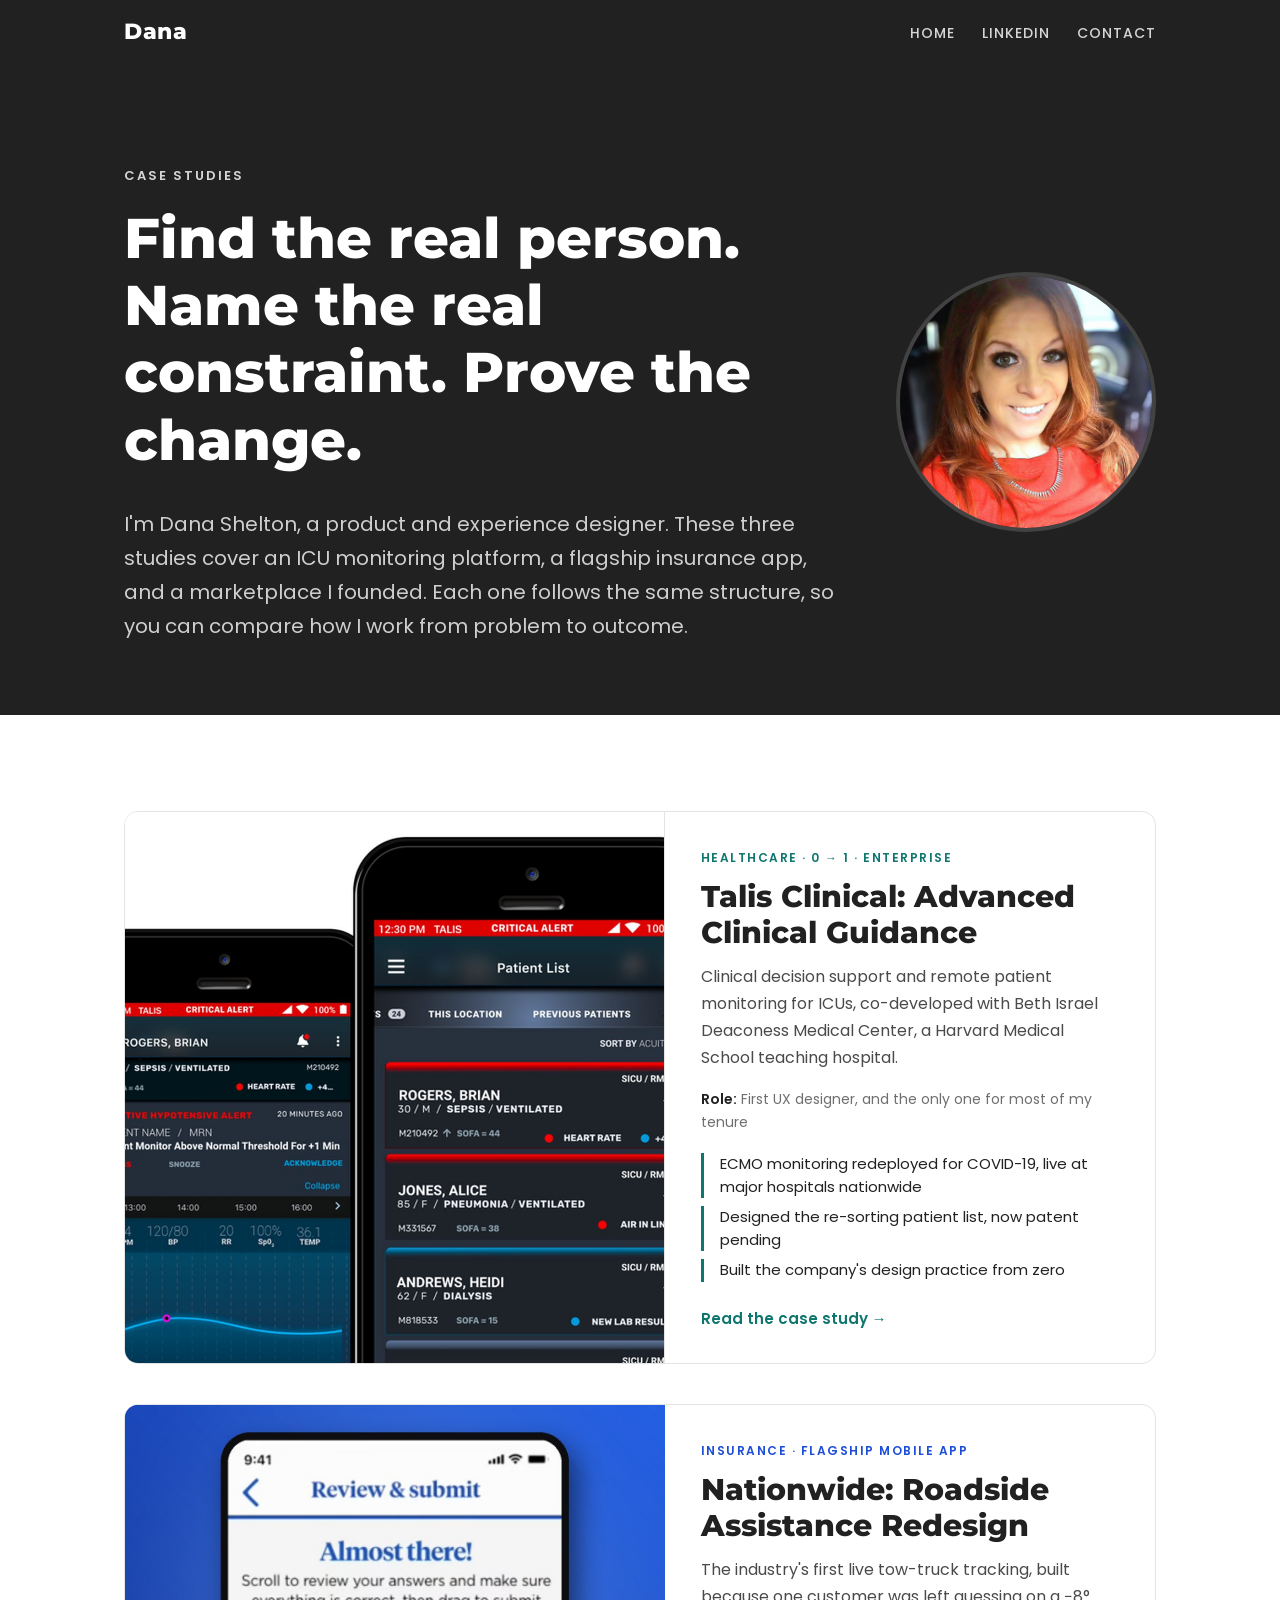
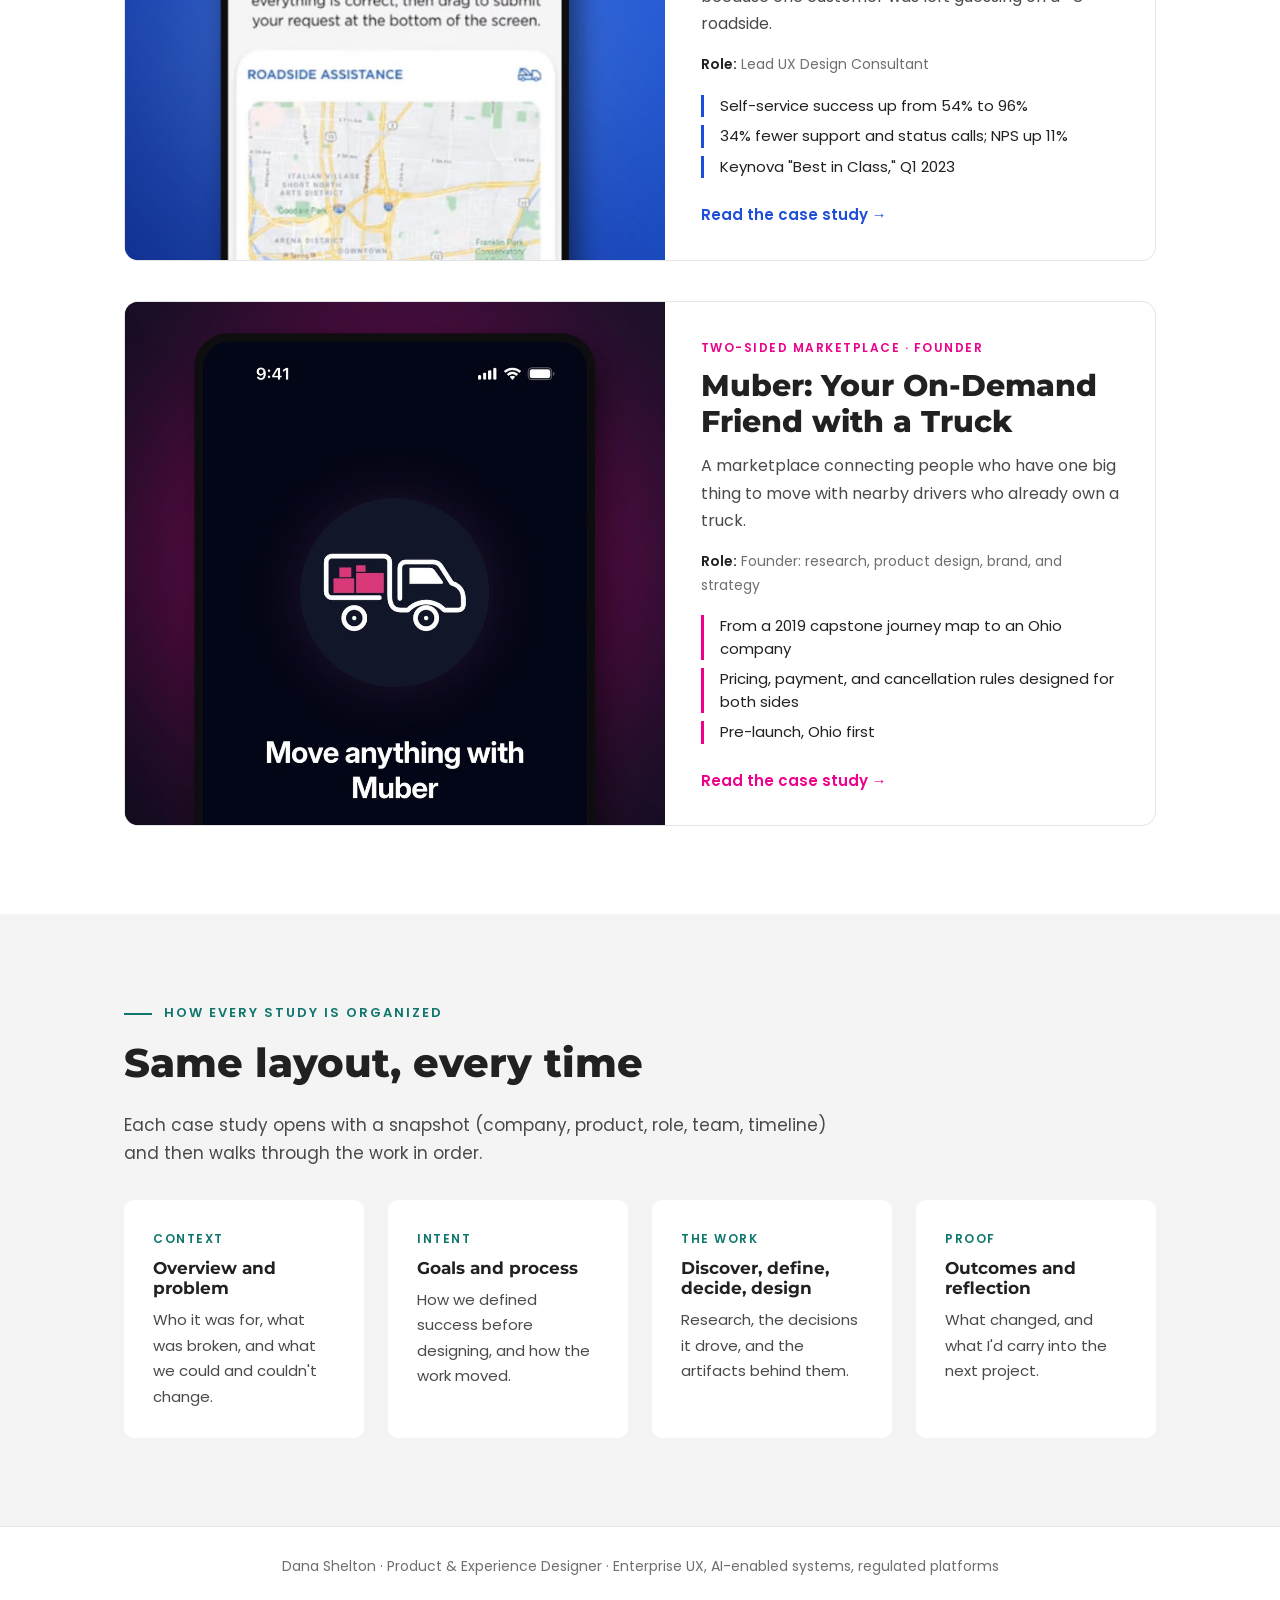
==== case-studies/index.html @ 833bbcce "Case studies landing: headshot in hero Co-Authored-By: Claude Opus 5.5 <noreply@anthropic.com> Claud" ====
<!DOCTYPE html>
<html lang="en-US">
<head>
  <meta charset="UTF-8">
  <meta name="viewport" content="width=device-width, initial-scale=1">
  <title>Case Studies | Dana Shelton</title>
  <meta name="description" content="Case studies by Dana Shelton, Product & Experience Designer: Talis Clinical ICU monitoring, Nationwide roadside assistance, and Muber, a two-sided marketplace she founded.">
  <meta property="og:title" content="Case Studies | Dana Shelton">
  <meta property="og:description" content="Three products, one way of working: find the real person, name the real constraint, and prove the change.">
  <link rel="stylesheet" href="../assets/css/case-study.css">
  <style>
    .hero-grid { display: grid; grid-template-columns: minmax(0, 1fr) 260px; gap: 56px; align-items: center; }
    .headshot { width: 260px; height: 260px; border-radius: 50%; object-fit: cover; border: 4px solid rgba(255,255,255,.15); }
    @media (max-width: 860px) {
      .hero-grid { grid-template-columns: 1fr; gap: 28px; }
      .headshot { order: -1; width: 128px; height: 128px; }
    }
    .studies { display: grid; gap: 40px; margin-top: 8px; }
    .study {
      display: grid; grid-template-columns: minmax(0, 1.1fr) minmax(0, 1fr); gap: 0;
      background: var(--paper); border: 1px solid var(--line); border-radius: 14px; overflow: hidden;
      text-decoration: none; color: inherit; transition: box-shadow .2s, transform .2s;
    }
    .study:hover { box-shadow: 0 18px 40px rgba(0,0,0,.10); transform: translateY(-2px); }
    .study:focus-visible { outline: 3px solid var(--ink); outline-offset: 4px; }
    .study .cover { display: block; background: var(--bg); overflow: hidden; }
    .study .cover img { display: block; width: 100%; height: 100%; min-height: 100%; object-fit: cover; object-position: center bottom; aspect-ratio: 8 / 5; }
    .study .body { padding: 36px 36px 32px; display: flex; flex-direction: column; }
    .study .tag { font-size: 12px; font-weight: 600; letter-spacing: 1.5px; text-transform: uppercase; color: var(--c); margin-bottom: 10px; }
    .study h2 { font-size: clamp(24px, 2.6vw, 30px); font-weight: 800; margin: 0 0 12px; }
    .study p { margin: 0 0 16px; font-size: 16px; color: var(--ink-soft); }
    .study .role { font-size: 14px; color: var(--muted); margin-bottom: 18px; }
    .study .role strong { color: var(--ink); font-weight: 600; }
    .study ul { list-style: none; padding: 0; margin: 0 0 24px; display: grid; gap: 8px; }
    .study li { font-size: 15px; color: var(--ink); padding-left: 16px; border-left: 3px solid var(--c); line-height: 1.5; }
    .study .go { margin-top: auto; font-weight: 600; color: var(--c); font-size: 15px; }
    .study .go::after { content: " →"; }
    .talis { --c: #0f766e; --bg: #ffffff; }
    .talis .cover { border-right: 1px solid var(--line); }
    @media (max-width: 860px) { .talis .cover { border-right: 0; border-bottom: 1px solid var(--line); } }
    .nationwide { --c: #1d4ed8; --bg: #1d4ed8; }
    .muber { --c: #ed018b; --bg: #0b1120; }
    .approach { display: grid; grid-template-columns: repeat(auto-fit, minmax(220px, 1fr)); gap: 24px; margin-top: 32px; }
    @media (max-width: 860px) {
      .study { grid-template-columns: 1fr; }
      .study .body { padding: 28px 24px 26px; }
    }
  </style>
</head>
<body class="cs">
  <a class="skip-link" href="#main">Skip to content</a>

  <nav class="cs-nav" aria-label="Site">
    <div class="wrap">
      <a class="brand" href="../index.html">Dana</a>
      <div class="links">
        <a href="../index.html">Home</a>
        <a href="https://www.linkedin.com/in/danasheltondesign" target="_blank" rel="noopener">LinkedIn</a>
        <a href="mailto:1danashelton@gmail.com">Contact</a>
      </div>
    </div>
  </nav>

  <main id="main">
    <header class="cs-hero">
      <div class="wrap hero-grid">
        <div>
          <span class="eyebrow" style="color:#d6d6d6">Case studies</span>
          <h1>Find the real person. Name the real constraint. Prove the change.</h1>
          <p class="lede">I'm Dana Shelton, a product and experience designer. These three studies cover an ICU monitoring platform, a flagship insurance app, and a marketplace I founded. Each one follows the same structure, so you can compare how I work from problem to outcome.</p>
        </div>
        <img class="headshot" src="../assets/img/dana-headshot.jpg" alt="Dana Shelton" width="1080" height="1080">
      </div>
    </header>

    <section class="cs-section" aria-label="Case studies">
      <div class="wrap">
        <div class="studies">

          <a class="study talis" href="talis-clinical.html">
            <span class="cover"><img src="../assets/img/covers/talis.jpg" alt="" width="1600" height="1000"></span>
            <span class="body">
              <span class="tag">Healthcare · 0 → 1 · Enterprise</span>
              <h2>Talis Clinical: Advanced Clinical Guidance</h2>
              <p>Clinical decision support and remote patient monitoring for ICUs, co-developed with Beth Israel Deaconess Medical Center, a Harvard Medical School teaching hospital.</p>
              <span class="role"><strong>Role:</strong> First UX designer, and the only one for most of my tenure</span>
              <ul>
                <li>ECMO monitoring redeployed for COVID-19, live at major hospitals nationwide</li>
                <li>Designed the re-sorting patient list, now patent pending</li>
                <li>Built the company's design practice from zero</li>
              </ul>
              <span class="go">Read the case study</span>
            </span>
          </a>

          <a class="study nationwide" href="nationwide-roadside.html">
            <span class="cover"><img src="../assets/img/covers/nationwide.jpg" alt="" width="1600" height="1000"></span>
            <span class="body">
              <span class="tag">Insurance · Flagship mobile app</span>
              <h2>Nationwide: Roadside Assistance Redesign</h2>
              <p>The industry's first live tow-truck tracking, built because one customer was left guessing on a −8° roadside.</p>
              <span class="role"><strong>Role:</strong> Lead UX Design Consultant</span>
              <ul>
                <li>Self-service success up from 54% to 96%</li>
                <li>34% fewer support and status calls; NPS up 11%</li>
                <li>Keynova "Best in Class," Q1 2023</li>
              </ul>
              <span class="go">Read the case study</span>
            </span>
          </a>

          <a class="study muber" href="muber.html">
            <span class="cover"><img src="../assets/img/covers/muber.jpg" alt="" width="1600" height="1000"></span>
            <span class="body">
              <span class="tag">Two-sided marketplace · Founder</span>
              <h2>Muber: Your On-Demand Friend with a Truck</h2>
              <p>A marketplace connecting people who have one big thing to move with nearby drivers who already own a truck.</p>
              <span class="role"><strong>Role:</strong> Founder: research, product design, brand, and strategy</span>
              <ul>
                <li>From a 2019 capstone journey map to an Ohio company</li>
                <li>Pricing, payment, and cancellation rules designed for both sides</li>
                <li>Pre-launch, Ohio first</li>
              </ul>
              <span class="go">Read the case study</span>
            </span>
          </a>

        </div>
      </div>
    </section>

    <section class="cs-section alt" aria-labelledby="how">
      <div class="wrap">
        <div class="read">
          <span class="section-label">How every study is organized</span>
          <h2 id="how">Same layout, every time</h2>
          <p>Each case study opens with a snapshot (company, product, role, team, timeline) and then walks through the work in order.</p>
        </div>
        <div class="approach">
          <div class="card"><span class="kicker">Context</span><h4>Overview and problem</h4><p>Who it was for, what was broken, and what we could and couldn't change.</p></div>
          <div class="card"><span class="kicker">Intent</span><h4>Goals and process</h4><p>How we defined success before designing, and how the work moved.</p></div>
          <div class="card"><span class="kicker">The work</span><h4>Discover, define, decide, design</h4><p>Research, the decisions it drove, and the artifacts behind them.</p></div>
          <div class="card"><span class="kicker">Proof</span><h4>Outcomes and reflection</h4><p>What changed, and what I'd carry into the next project.</p></div>
        </div>
      </div>
    </section>
  </main>

  <footer class="cs-foot">
    <div class="wrap">Dana Shelton · Product &amp; Experience Designer · Enterprise UX, AI-enabled systems, regulated platforms</div>
  </footer>
</body>
</html>
---- assets/css/case-study.css ----
/* =========================================================
   CASE STUDY TEMPLATE — shared by every case study page
   Structure (keep identical across studies):
   Hero > Snapshot > Overview > Problem > Goals & Metrics >
   Process > Discover > Define > Prioritize > Design >
   Outcomes > Reflection > Next study
   ========================================================= */

@import url('https://fonts.googleapis.com/css2?family=Montserrat:wght@500;600;700;800&family=Poppins:wght@400;500;600&display=swap');

:root {
  --ink: #212121;
  --ink-soft: #4a4a4a;
  --muted: #6f6f6f;
  --line: #e4e4e4;
  --paper: #ffffff;
  --paper-alt: #f4f4f4;
  --accent: #0f766e;          /* clinical teal — one accent per study, swap per page */
  --accent-soft: #e6f2f1;
  --flag: #b45309;
  --flag-soft: #fff7ed;
  --radius: 10px;
  --max: 1080px;
  --read: 720px;
}

* { box-sizing: border-box; }

html { scroll-behavior: smooth; }

body.cs {
  margin: 0;
  font-family: 'Poppins', sans-serif;
  font-size: 17px;
  line-height: 1.7;
  color: var(--ink-soft);
  background: var(--paper);
}

.cs h1, .cs h2, .cs h3, .cs h4 {
  font-family: 'Montserrat', sans-serif;
  color: var(--ink);
  line-height: 1.2;
  margin: 0 0 .6em;
}

.cs a { color: var(--accent); }
.cs a:focus-visible, .cs button:focus-visible { outline: 3px solid var(--accent); outline-offset: 3px; }

.skip-link {
  position: absolute; left: -999px; top: 8px;
  background: var(--ink); color: #fff; padding: 8px 14px; z-index: 100;
}
.skip-link:focus { left: 8px; }

.wrap { max-width: var(--max); margin: 0 auto; padding: 0 24px; }
.read { max-width: var(--read); }

/* ---------- Top bar ---------- */
.cs-nav {
  position: sticky; top: 0; z-index: 50;
  background: var(--ink);
}
.cs-nav .wrap {
  display: flex; align-items: center; justify-content: space-between;
  height: 64px;
}
.cs-nav .brand {
  font-family: 'Montserrat', sans-serif; font-weight: 800; font-size: 22px;
  color: #fff; text-decoration: none; letter-spacing: .5px;
}
.cs-nav .links a {
  color: #d6d6d6; text-decoration: none; font-size: 14px; font-weight: 500;
  margin-left: 22px; text-transform: uppercase; letter-spacing: 1px;
}
.cs-nav .links a:hover { color: #fff; }

/* section progress (desktop) */
.toc {
  position: fixed; left: 24px; top: 50%; transform: translateY(-50%);
  display: none; flex-direction: column; gap: 10px; z-index: 40;
}
.toc a {
  font-size: 12px; color: var(--muted); text-decoration: none;
  padding-left: 14px; border-left: 2px solid var(--line); line-height: 1.4;
}
.toc a.is-active { color: var(--ink); border-left-color: var(--accent); font-weight: 600; }
@media (min-width: 1400px) { .toc { display: flex; } }

/* ---------- Hero ---------- */
.cs-hero {
  background: var(--ink); color: #fff;
  padding: 96px 0 72px;
}
.eyebrow {
  display: inline-block; font-size: 13px; font-weight: 600;
  letter-spacing: 2px; text-transform: uppercase;
  color: var(--accent-soft); margin-bottom: 18px;
}
.cs-hero h1 { color: #fff; font-size: clamp(34px, 5vw, 56px); font-weight: 800; max-width: 900px; }
.cs-hero .lede { font-size: 20px; color: #cfcfcf; max-width: 760px; margin: 0; }

/* ---------- Snapshot strip ---------- */
.snapshot {
  border-bottom: 1px solid var(--line);
  background: var(--paper);
}
.snapshot dl {
  display: grid; grid-template-columns: repeat(auto-fit, minmax(180px, 1fr));
  gap: 28px; margin: 0; padding: 40px 0;
}
.snapshot dt {
  font-size: 12px; font-weight: 600; text-transform: uppercase;
  letter-spacing: 1.5px; color: var(--muted); margin-bottom: 6px;
}
.snapshot dd { margin: 0; color: var(--ink); font-weight: 500; font-size: 15px; line-height: 1.5; }

/* ---------- Sections ---------- */
.cs-section { padding: 88px 0; }
.cs-section.alt { background: var(--paper-alt); }
.section-label {
  display: flex; align-items: center; gap: 12px;
  font-size: 13px; font-weight: 600; text-transform: uppercase;
  letter-spacing: 2px; color: var(--accent); margin-bottom: 14px;
}
.section-label::before { content: ""; width: 28px; height: 2px; background: var(--accent); }
.cs-section h2 { font-size: clamp(28px, 3.4vw, 40px); font-weight: 800; }
.cs-section h3 { font-size: 21px; font-weight: 700; margin-top: 1.6em; }
.cs-section p { margin: 0 0 1.1em; }

.pull {
  font-family: 'Montserrat', sans-serif; font-size: clamp(22px, 2.6vw, 30px);
  font-weight: 700; color: var(--ink); line-height: 1.35;
  border-left: 4px solid var(--accent); padding: 4px 0 4px 24px; margin: 40px 0;
}

/* ---------- Cards / grids ---------- */
.grid { display: grid; gap: 24px; margin-top: 32px; }
.grid-2 { grid-template-columns: repeat(auto-fit, minmax(300px, 1fr)); }
.grid-3 { grid-template-columns: repeat(auto-fit, minmax(240px, 1fr)); }
.grid-4 { grid-template-columns: repeat(auto-fit, minmax(200px, 1fr)); }

.card {
  background: var(--paper); border: 1px solid var(--line);
  border-radius: var(--radius); padding: 28px;
}
.alt .card { border-color: transparent; }
.card h4 { font-size: 17px; margin-bottom: .5em; }
.card p { font-size: 15px; margin: 0; }
.card .kicker {
  font-size: 12px; font-weight: 600; text-transform: uppercase; letter-spacing: 1.5px;
  color: var(--accent); display: block; margin-bottom: 8px;
}

/* ---------- Metric tiles ---------- */
.metric { border-top: 3px solid var(--accent); }
.metric .num {
  font-family: 'Montserrat', sans-serif; font-size: 40px; font-weight: 800;
  color: var(--ink); line-height: 1; display: block; margin-bottom: 10px;
}
.metric .num small { font-size: 18px; font-weight: 600; color: var(--muted); }

/* ---------- Process timeline ---------- */
.process {
  list-style: none; padding: 0; margin: 40px 0 0;
  display: grid; grid-template-columns: repeat(auto-fit, minmax(170px, 1fr)); gap: 0;
  counter-reset: step;
}
.process li {
  position: relative; padding: 52px 20px 0 0; counter-increment: step;
}
.process li::before {
  content: counter(step, decimal-leading-zero);
  position: absolute; top: 0; left: 0;
  width: 38px; height: 38px; border-radius: 50%;
  background: var(--ink); color: #fff; font-size: 13px; font-weight: 600;
  display: grid; place-items: center; font-family: 'Montserrat', sans-serif;
}
.process li::after {
  content: ""; position: absolute; top: 19px; left: 44px; right: 6px;
  height: 2px; background: var(--line);
}
.process li:last-child::after { display: none; }
.process strong { display: block; color: var(--ink); font-family: 'Montserrat', sans-serif; margin-bottom: 4px; }
.process span { font-size: 14px; display: block; }
@media (max-width: 760px) {
  .process { grid-template-columns: 1fr; gap: 28px; }
  .process li { padding: 0 0 0 56px; }
  .process li::after { display: none; }
}

/* ---------- Problem → solution table ---------- */
.ps { margin-top: 32px; display: grid; gap: 16px; }
.ps-row {
  display: grid; grid-template-columns: 1fr 1fr; gap: 0;
  border: 1px solid var(--line); border-radius: var(--radius); overflow: hidden; background: var(--paper);
}
.ps-row > div { padding: 24px 26px; }
.ps-row .p { border-right: 1px solid var(--line); }
.ps-row .s { background: var(--accent-soft); }
.ps-row h4 { font-size: 16px; margin-bottom: .4em; }
.ps-row p { font-size: 15px; margin: 0; }
.ps-row .tag {
  font-size: 11px; font-weight: 600; text-transform: uppercase; letter-spacing: 1.5px;
  display: block; margin-bottom: 6px; color: var(--muted);
}
.ps-row .s .tag { color: var(--accent); }
@media (max-width: 760px) {
  .ps-row { grid-template-columns: 1fr; }
  .ps-row .p { border-right: 0; border-bottom: 1px solid var(--line); }
}

/* ---------- RICE table ---------- */
.table-wrap { overflow-x: auto; margin-top: 28px; -webkit-overflow-scrolling: touch; }
table.rice { width: 100%; border-collapse: collapse; font-size: 15px; min-width: 560px; background: var(--paper); }
table.rice th, table.rice td { padding: 14px 16px; text-align: left; border-bottom: 1px solid var(--line); }
table.rice th { font-size: 12px; text-transform: uppercase; letter-spacing: 1.5px; color: var(--muted); font-weight: 600; }
table.rice td:first-child { color: var(--ink); font-weight: 500; }

/* ---------- Personas ---------- */
.persona .role-tag {
  display: inline-block; font-size: 12px; font-weight: 600; padding: 4px 10px;
  border-radius: 99px; background: var(--ink); color: #fff; margin-bottom: 14px;
}
.persona ul { padding-left: 18px; margin: 12px 0 0; font-size: 15px; }
.persona li { margin-bottom: 6px; }

/* ---------- Figures ---------- */
figure.shot { margin: 40px 0; }
figure.shot img { display: block; width: 100%; height: auto; border-radius: var(--radius); border: 1px solid var(--line); }
.cs img { max-width: 100%; height: auto; }

/* ---------- Tap to enlarge ---------- */
.zoomable { position: relative; display: block; width: 100%; padding: 0; border: 0; background: none; cursor: zoom-in; }
.zoomable::after {
  content: "Tap to enlarge"; position: absolute; right: 10px; bottom: 10px;
  background: rgba(33,33,33,.85); color: #fff; font-size: 12px; font-weight: 600;
  padding: 5px 10px; border-radius: 99px; pointer-events: none;
}
@media (hover: hover) { .zoomable::after { content: "Click to enlarge"; opacity: 0; transition: opacity .2s; } .zoomable:hover::after, .zoomable:focus-visible::after { opacity: 1; } }
dialog.lightbox {
  width: 100vw; height: 100dvh; max-width: none; max-height: none; margin: 0; padding: 0;
  border: 0; background: rgba(15,15,15,.97); color: #fff;
}
dialog.lightbox::backdrop { background: rgba(0,0,0,.8); }
.lightbox-scroll { width: 100%; height: 100%; overflow: auto; -webkit-overflow-scrolling: touch; display: grid; place-items: center; padding: 56px 12px 24px; touch-action: pan-x pan-y pinch-zoom; }
.lightbox-scroll img { max-width: 100%; max-height: calc(100dvh - 90px); width: auto; height: auto; border-radius: 6px; cursor: zoom-in; }
.lightbox-scroll.is-full { place-items: start; }
.lightbox-scroll.is-full img { max-width: none; max-height: none; cursor: zoom-out; }
.lightbox-close {
  position: fixed; top: 10px; right: 10px; z-index: 2; width: 44px; height: 44px; border-radius: 50%;
  border: 0; background: #fff; color: #212121; font-size: 24px; line-height: 1; cursor: pointer;
}
.lightbox-cap { position: fixed; left: 16px; top: 18px; right: 70px; font-size: 13px; color: #cfcfcf; margin: 0; }
figure.shot figcaption { font-size: 14px; color: var(--muted); margin-top: 12px; }

/* Image slot — swap for a real <img> before publishing */
.slot {
  aspect-ratio: 16 / 9; border: 2px dashed #c9c9c9; border-radius: var(--radius);
  display: grid; place-items: center; text-align: center; padding: 24px;
  color: var(--muted); font-size: 14px; background: repeating-linear-gradient(
    45deg, transparent, transparent 12px, rgba(0,0,0,.02) 12px, rgba(0,0,0,.02) 24px);
}
.slot strong { display: block; color: var(--ink); font-family: 'Montserrat', sans-serif; margin-bottom: 4px; }

/* Content that needs Dana's confirmation — remove class when verified */
.verify {
  background: var(--flag-soft); border-left: 4px solid var(--flag);
  padding: 14px 18px; border-radius: 6px; font-size: 14px; color: #7c2d12; margin: 20px 0;
}
.verify::before { content: "Confirm before publishing: "; font-weight: 600; }

/* ---------- Next study ---------- */
.next {
  background: var(--ink); color: #fff; padding: 72px 0;
}
.next .wrap { display: flex; flex-wrap: wrap; gap: 24px; justify-content: space-between; align-items: center; }
.next h2 { color: #fff; font-size: 32px; margin: 0; }
.next .eyebrow { margin-bottom: 8px; }
.btn {
  display: inline-block; border: 2px solid #fff; color: #fff !important;
  padding: 12px 24px; font-weight: 600; font-size: 14px; text-transform: uppercase;
  letter-spacing: 1px; text-decoration: none; transition: background .2s, color .2s;
}
.btn:hover { background: #fff; color: var(--ink) !important; }

.cs-foot { padding: 28px 0; font-size: 14px; color: var(--muted); text-align: center; border-top: 1px solid var(--line); }

/* reveal on scroll */
.reveal { opacity: 0; transform: translateY(18px); transition: opacity .6s ease, transform .6s ease; }
.reveal.in { opacity: 1; transform: none; }
@media (prefers-reduced-motion: reduce) {
  html { scroll-behavior: auto; }
  .reveal { opacity: 1; transform: none; transition: none; }
}

@media print {
  .cs-nav, .toc, .next { display: none; }
  .reveal { opacity: 1; transform: none; }
  .verify, .slot { display: none; }
}

/* ---------- Research quotes ---------- */
blockquote.card.quote { margin: 0; border-left: 4px solid var(--accent); }
blockquote.quote p { font-family: 'Montserrat', sans-serif; font-weight: 600; color: var(--ink); font-size: 17px; line-height: 1.45; margin: 0 0 14px; }
blockquote.quote cite { font-style: normal; font-size: 13px; color: var(--muted); text-transform: uppercase; letter-spacing: 1px; }

/* ---------- RICE extras ---------- */
table.rice caption { caption-side: bottom; text-align: left; font-size: 13px; color: var(--muted); padding-top: 12px; }
table.rice td:not(:first-child), table.rice th:not(:first-child) { text-align: right; }
.score { display: inline-block; min-width: 52px; text-align: center; padding: 3px 10px; border-radius: 99px; font-weight: 600; font-size: 14px; }
.s5 { background: #0f766e; color: #fff; }
.s4 { background: #5eada6; color: #0b2f2c; }
.s3 { background: #cfe7e4; color: #0b2f2c; }
.s2 { background: #ececec; color: #333; }
.s1 { background: #f6f6f6; color: #6f6f6f; }

/* ---------- UI pair ---------- */
.ui-pair { display: grid; grid-template-columns: 1fr 240px; gap: 32px; align-items: start; margin: 40px 0; }
.ui-pair .phone img { border-radius: 22px; border: 6px solid #111; }
@media (max-width: 760px) { .ui-pair { grid-template-columns: 1fr; } .ui-pair .phone { max-width: 260px; margin: 0 auto !important; } }

/* ---------- Badge ---------- */
.badge { display: inline-block; vertical-align: middle; margin-left: 6px; padding: 2px 9px; border-radius: 99px;
  background: var(--ink); color: #fff; font-family: 'Poppins', sans-serif; font-size: 11px; font-weight: 600;
  letter-spacing: .5px; text-transform: uppercase; white-space: nowrap; }

/* ---------- Phone screen gallery ---------- */
.phones { display: grid; grid-template-columns: repeat(3, minmax(0, 1fr)); gap: 24px; align-items: start; margin: 24px 0 40px; }
.phones figure.shot img { border-radius: 18px; border: 5px solid #111; }
@media (max-width: 760px) {
  .phones { grid-template-columns: none; grid-auto-flow: column; grid-auto-columns: 72%; overflow-x: auto; scroll-snap-type: x mandatory; padding-bottom: 8px; -webkit-overflow-scrolling: touch; }
  .phones figure { scroll-snap-align: start; }
}
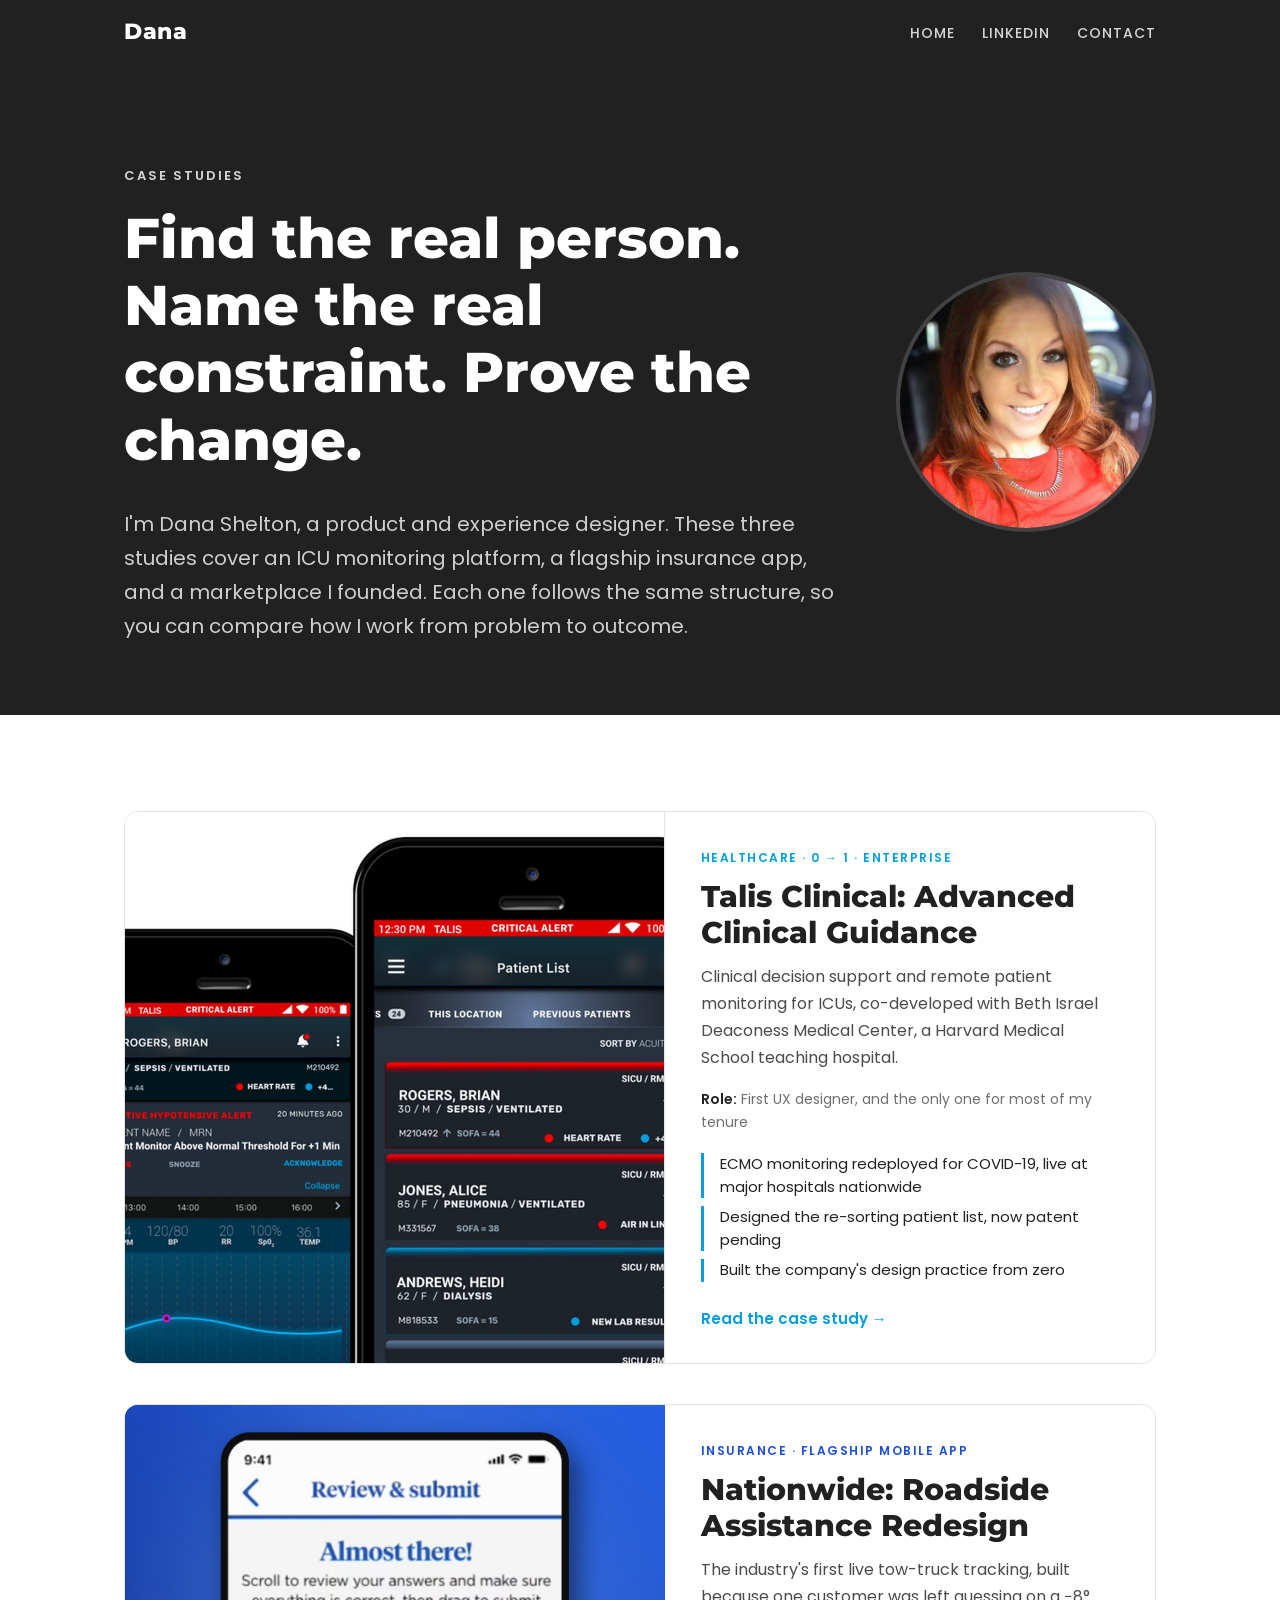
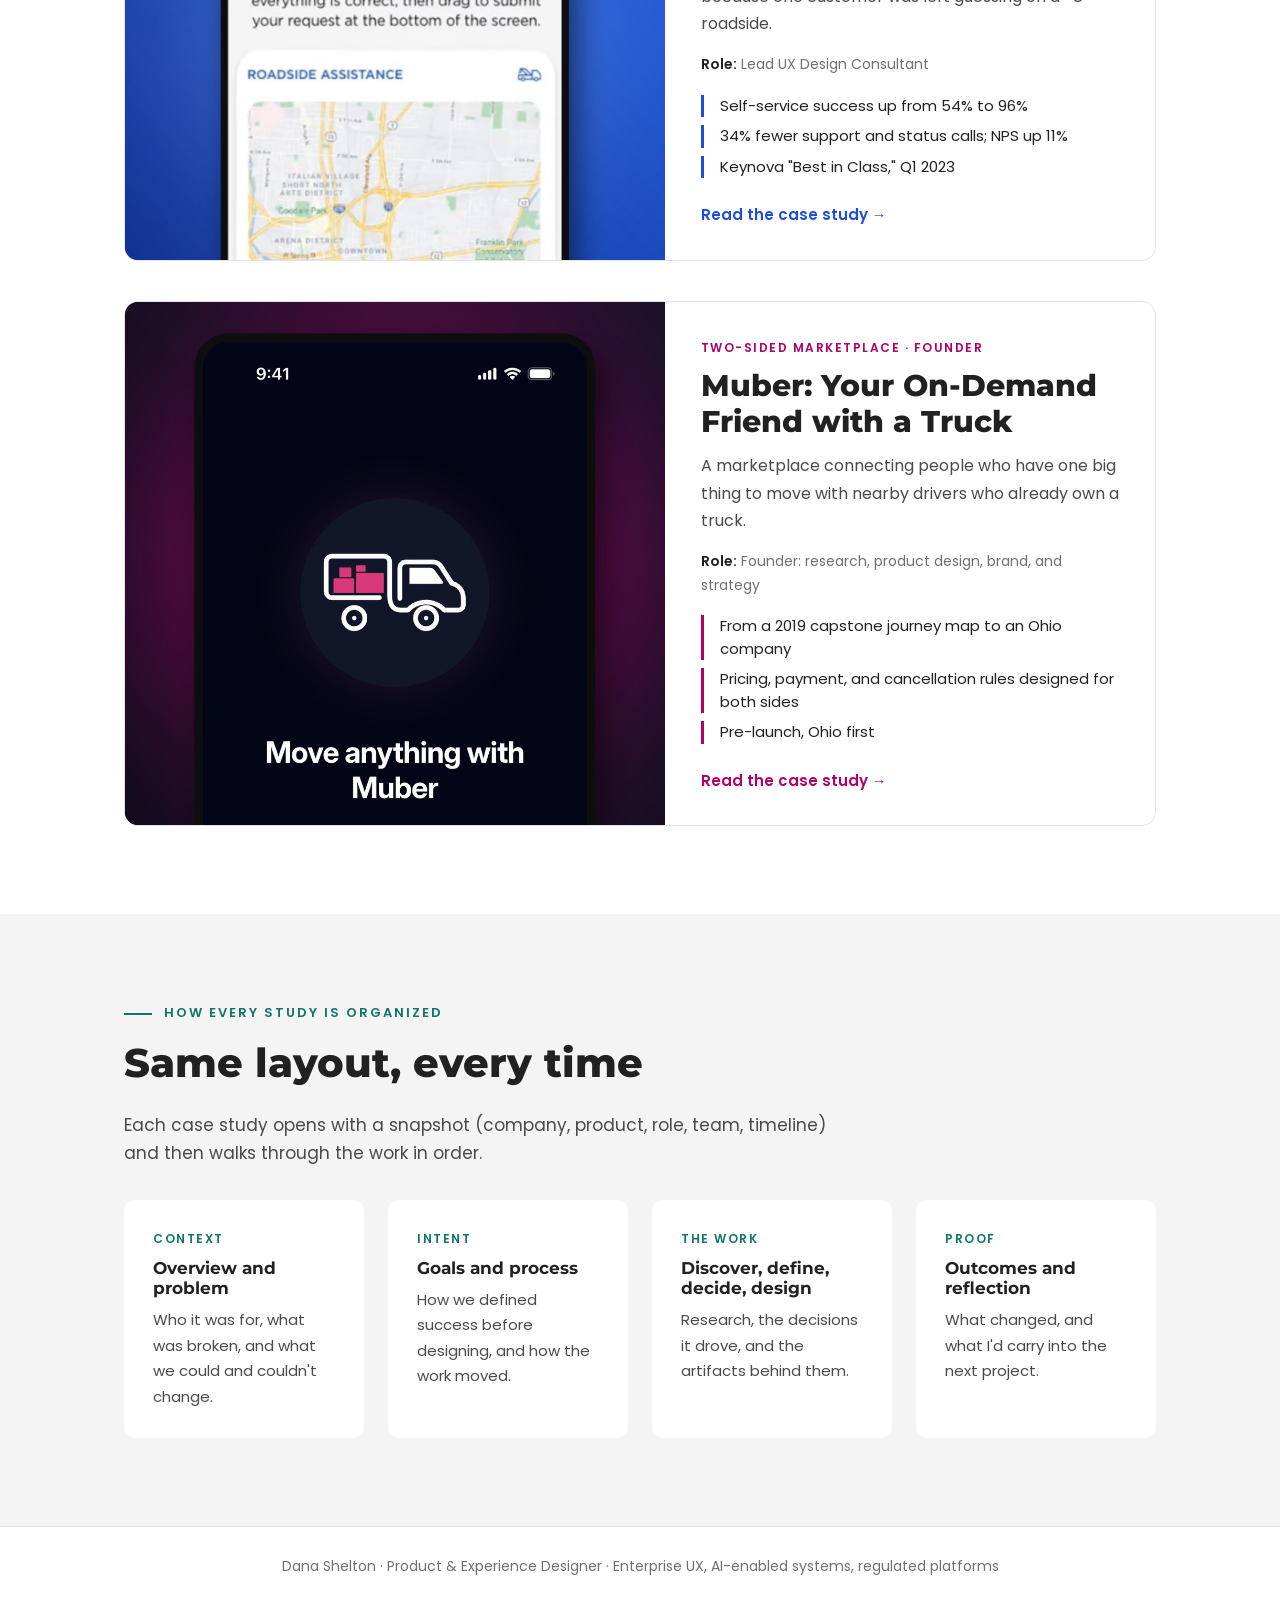
==== commit 00e8e901: "Talis accent to logo blue #009edf; restore Muber accent Co-Authored-By: Claude Opus 5.5 <noreply@ant" ====
--- a/case-studies/index.html
+++ b/case-studies/index.html
@@ -35,11 +35,11 @@
     .study li { font-size: 15px; color: var(--ink); padding-left: 16px; border-left: 3px solid var(--c); line-height: 1.5; }
     .study .go { margin-top: auto; font-weight: 600; color: var(--c); font-size: 15px; }
     .study .go::after { content: " →"; }
-    .talis { --c: #0f766e; --bg: #ffffff; }
+    .talis { --c: #009edf; --bg: #ffffff; }
     .talis .cover { border-right: 1px solid var(--line); }
     @media (max-width: 860px) { .talis .cover { border-right: 0; border-bottom: 1px solid var(--line); } }
     .nationwide { --c: #1d4ed8; --bg: #1d4ed8; }
-    .muber { --c: #ed018b; --bg: #0b1120; }
+    .muber { --c: #b0006a; --bg: #0b1120; }
     .approach { display: grid; grid-template-columns: repeat(auto-fit, minmax(220px, 1fr)); gap: 24px; margin-top: 32px; }
     @media (max-width: 860px) {
       .study { grid-template-columns: 1fr; }
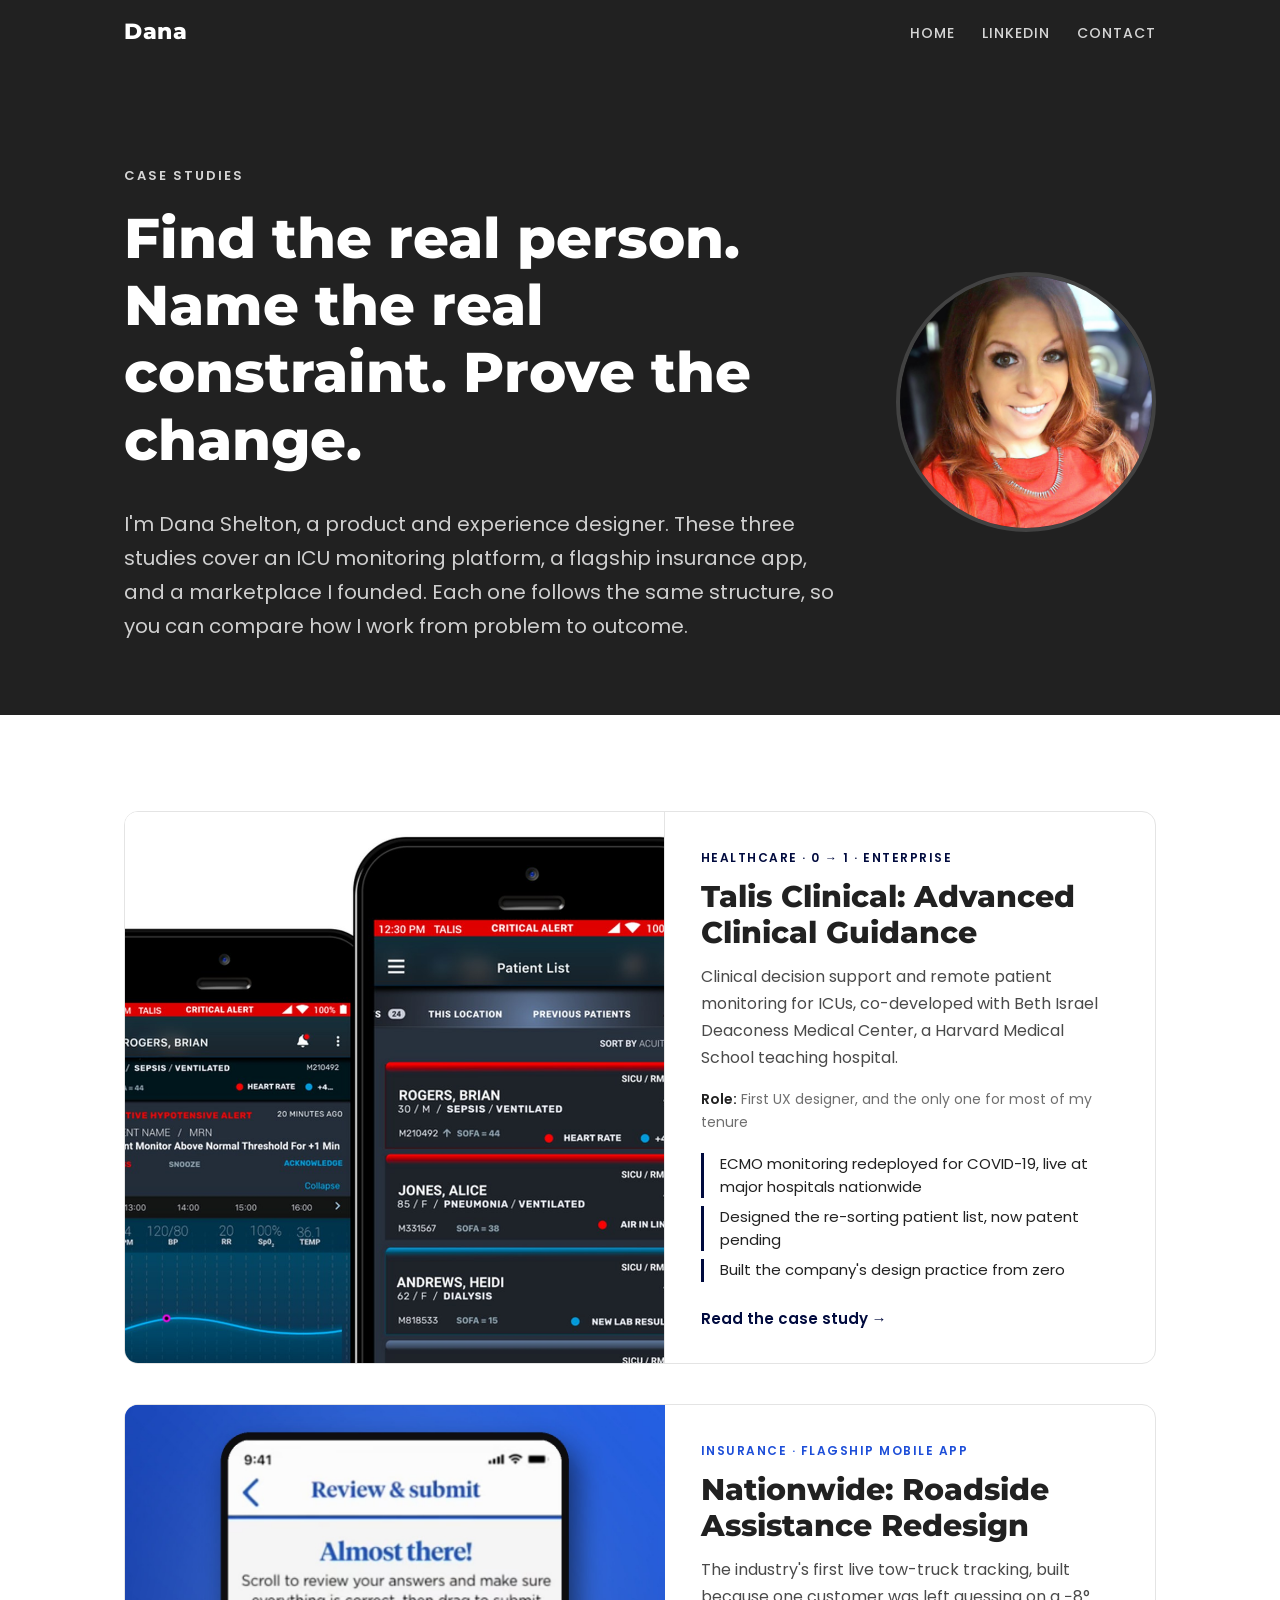
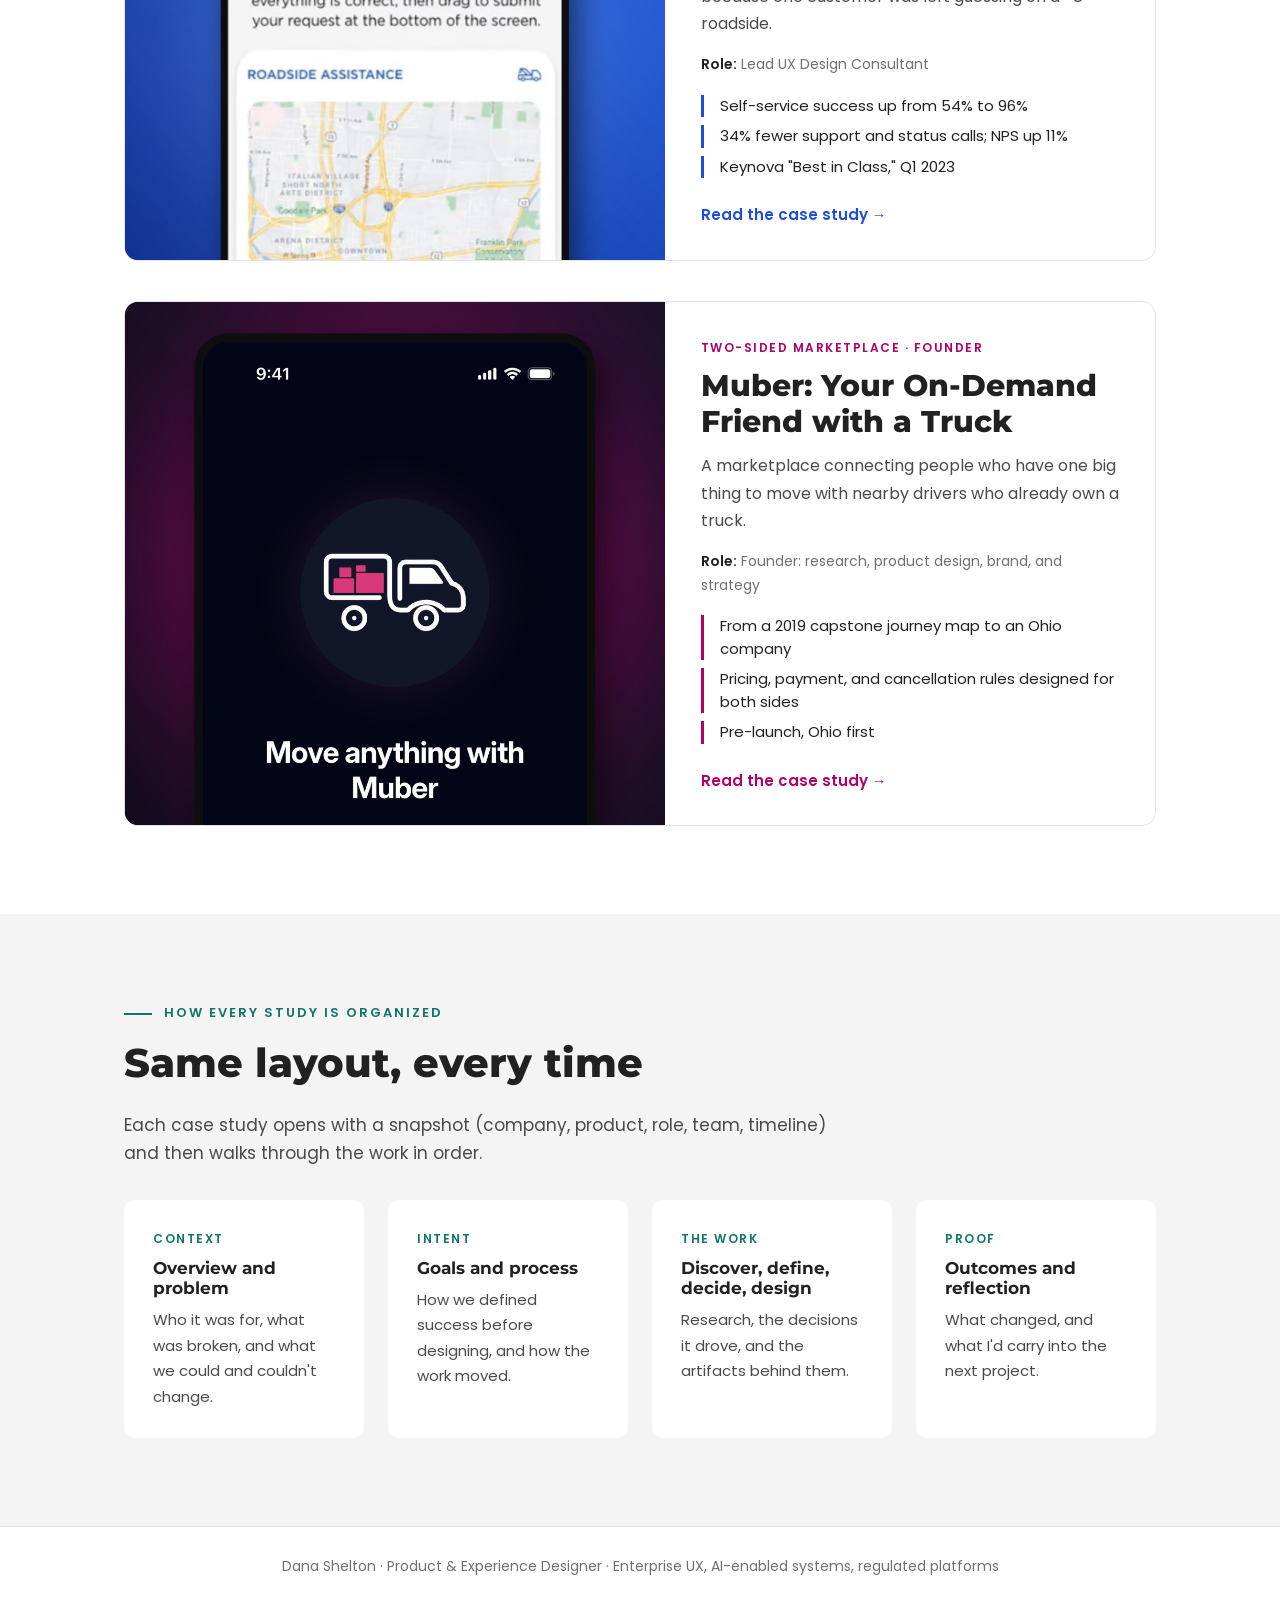
==== commit 249ca173: "Talis accent to logo navy #000a3e Co-Authored-By: Claude Opus 5.5 <noreply@anthropic.com> Claude-Ses" ====
--- a/case-studies/index.html
+++ b/case-studies/index.html
@@ -35,7 +35,7 @@
     .study li { font-size: 15px; color: var(--ink); padding-left: 16px; border-left: 3px solid var(--c); line-height: 1.5; }
     .study .go { margin-top: auto; font-weight: 600; color: var(--c); font-size: 15px; }
     .study .go::after { content: " →"; }
-    .talis { --c: #009edf; --bg: #ffffff; }
+    .talis { --c: #000a3e; --bg: #ffffff; }
     .talis .cover { border-right: 1px solid var(--line); }
     @media (max-width: 860px) { .talis .cover { border-right: 0; border-bottom: 1px solid var(--line); } }
     .nationwide { --c: #1d4ed8; --bg: #1d4ed8; }
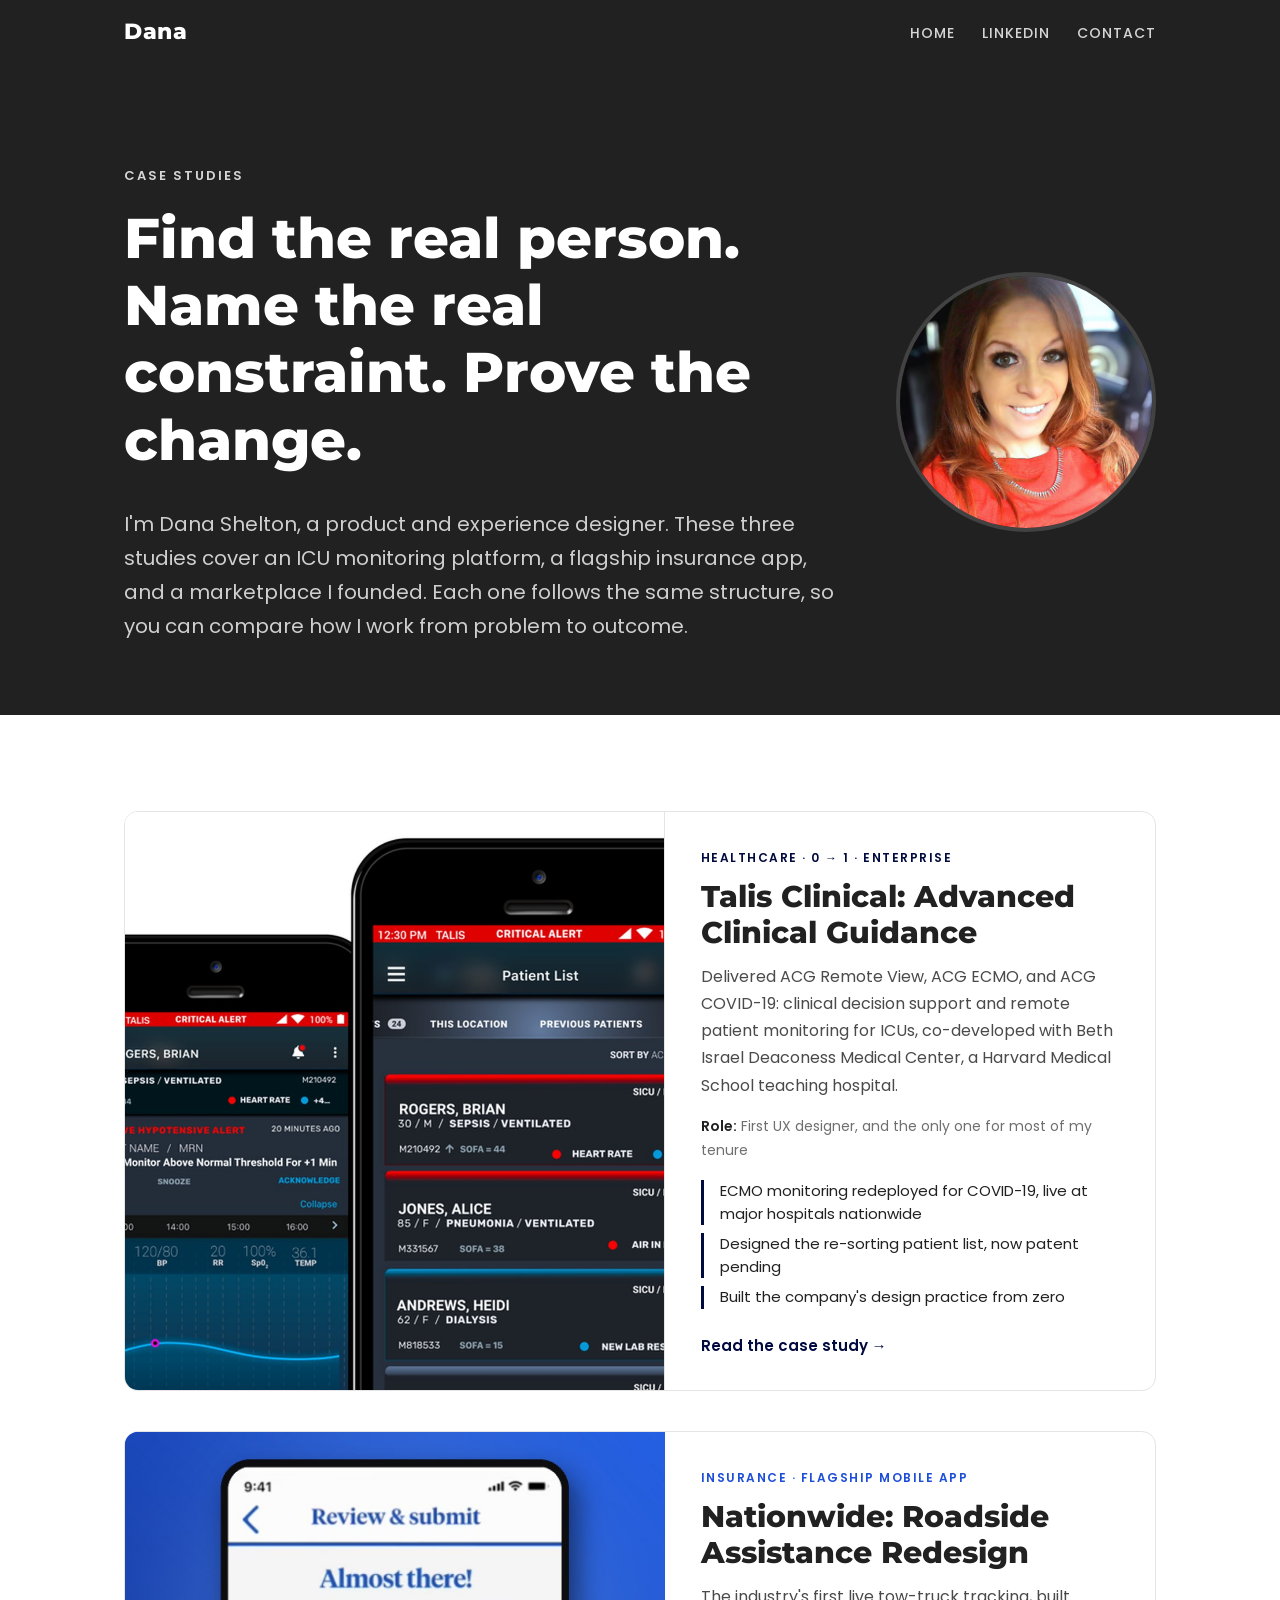
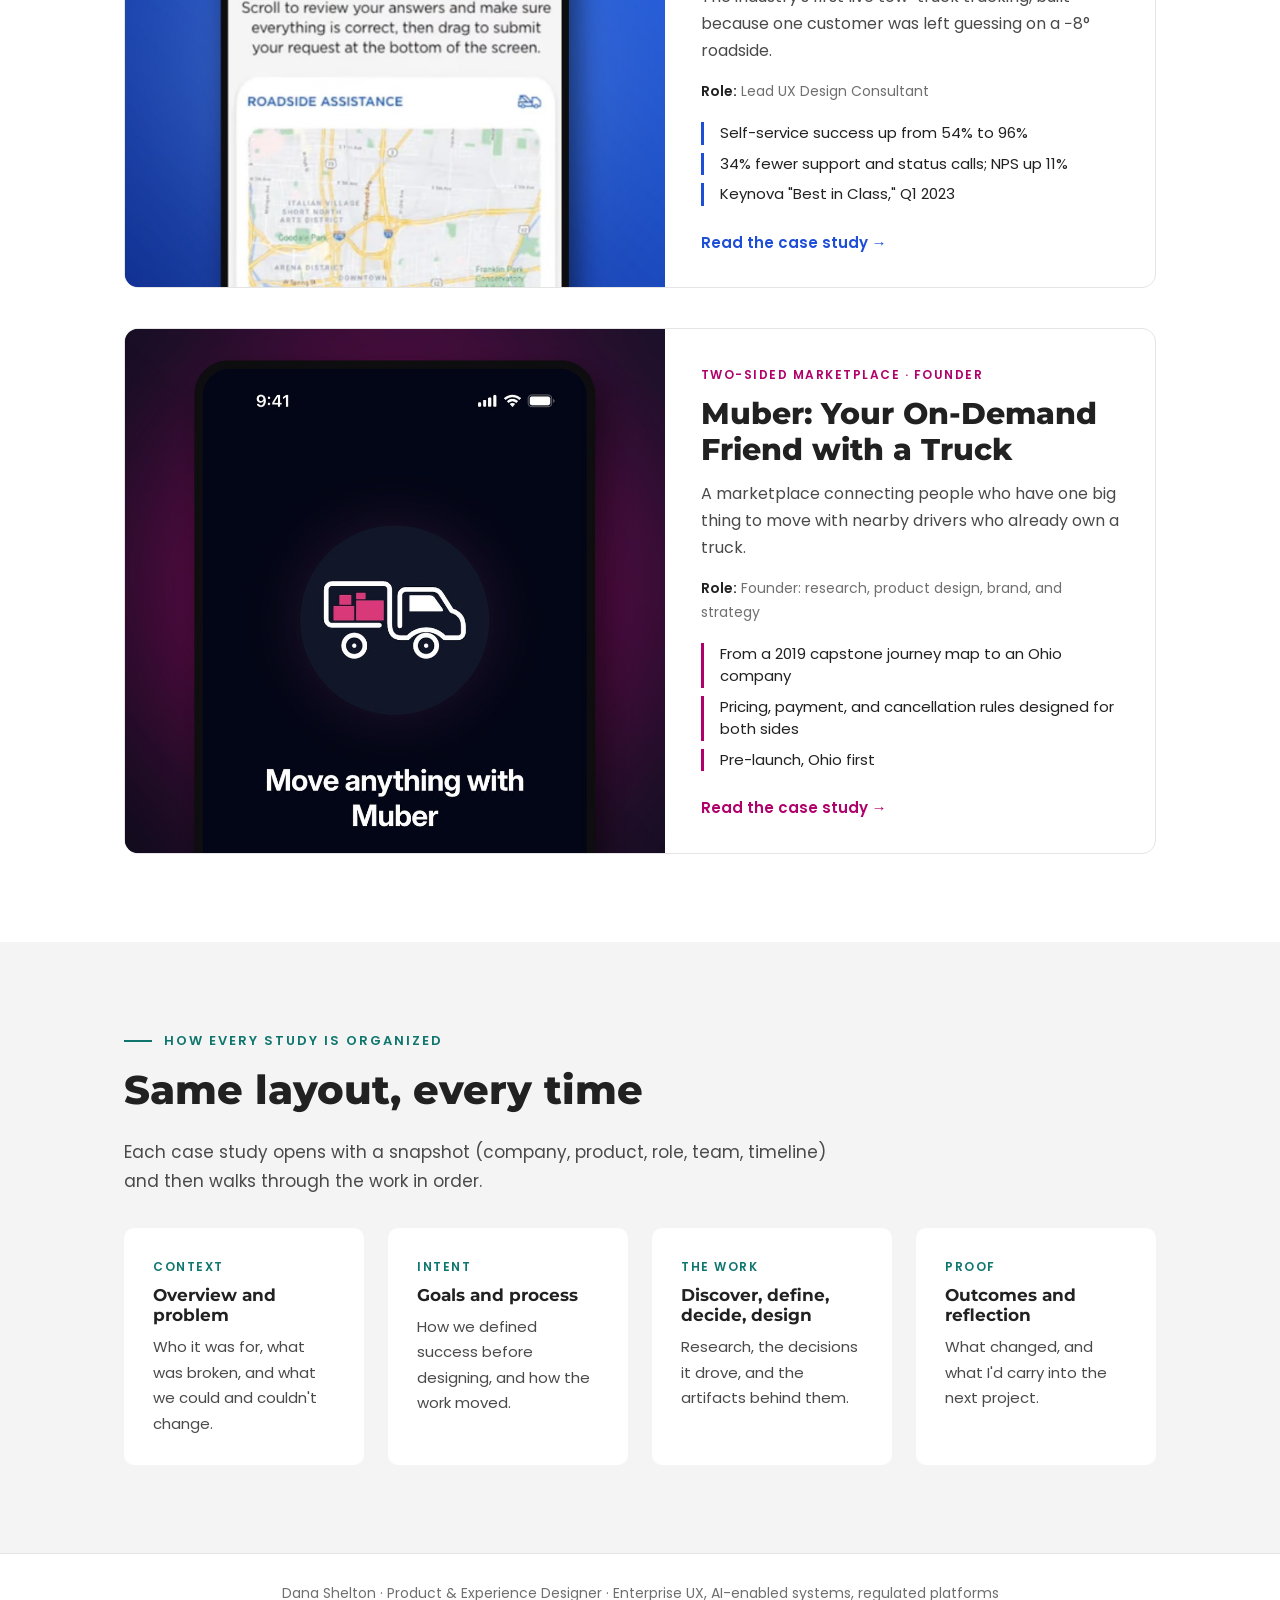
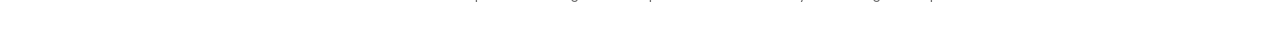
==== commit 674c3413: "Case studies landing: list Talis products delivered Co-Authored-By: Claude Opus 5.5 <noreply@anthrop" ====
--- a/case-studies/index.html
+++ b/case-studies/index.html
@@ -82,7 +82,7 @@
             <span class="body">
               <span class="tag">Healthcare · 0 → 1 · Enterprise</span>
               <h2>Talis Clinical: Advanced Clinical Guidance</h2>
-              <p>Clinical decision support and remote patient monitoring for ICUs, co-developed with Beth Israel Deaconess Medical Center, a Harvard Medical School teaching hospital.</p>
+              <p>Delivered ACG Remote View, ACG ECMO, and ACG COVID-19: clinical decision support and remote patient monitoring for ICUs, co-developed with Beth Israel Deaconess Medical Center, a Harvard Medical School teaching hospital.</p>
               <span class="role"><strong>Role:</strong> First UX designer, and the only one for most of my tenure</span>
               <ul>
                 <li>ECMO monitoring redeployed for COVID-19, live at major hospitals nationwide</li>
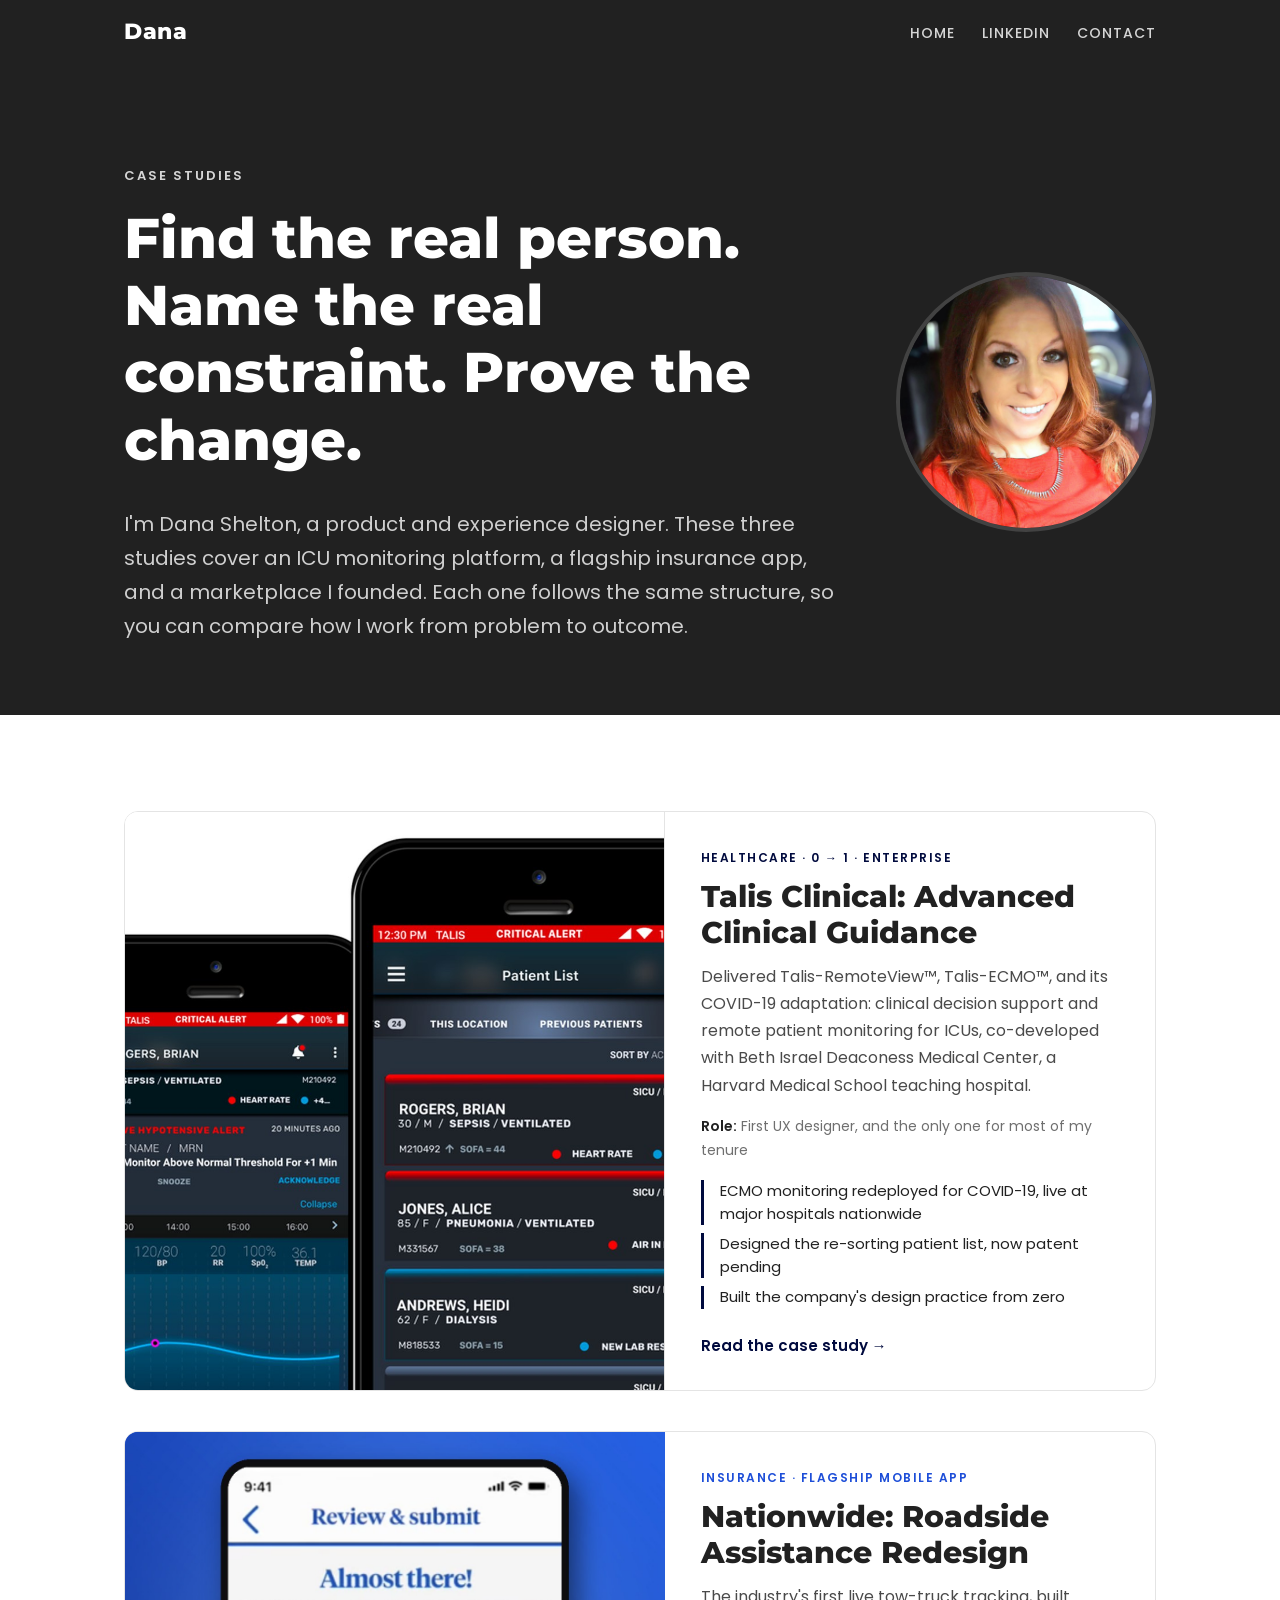
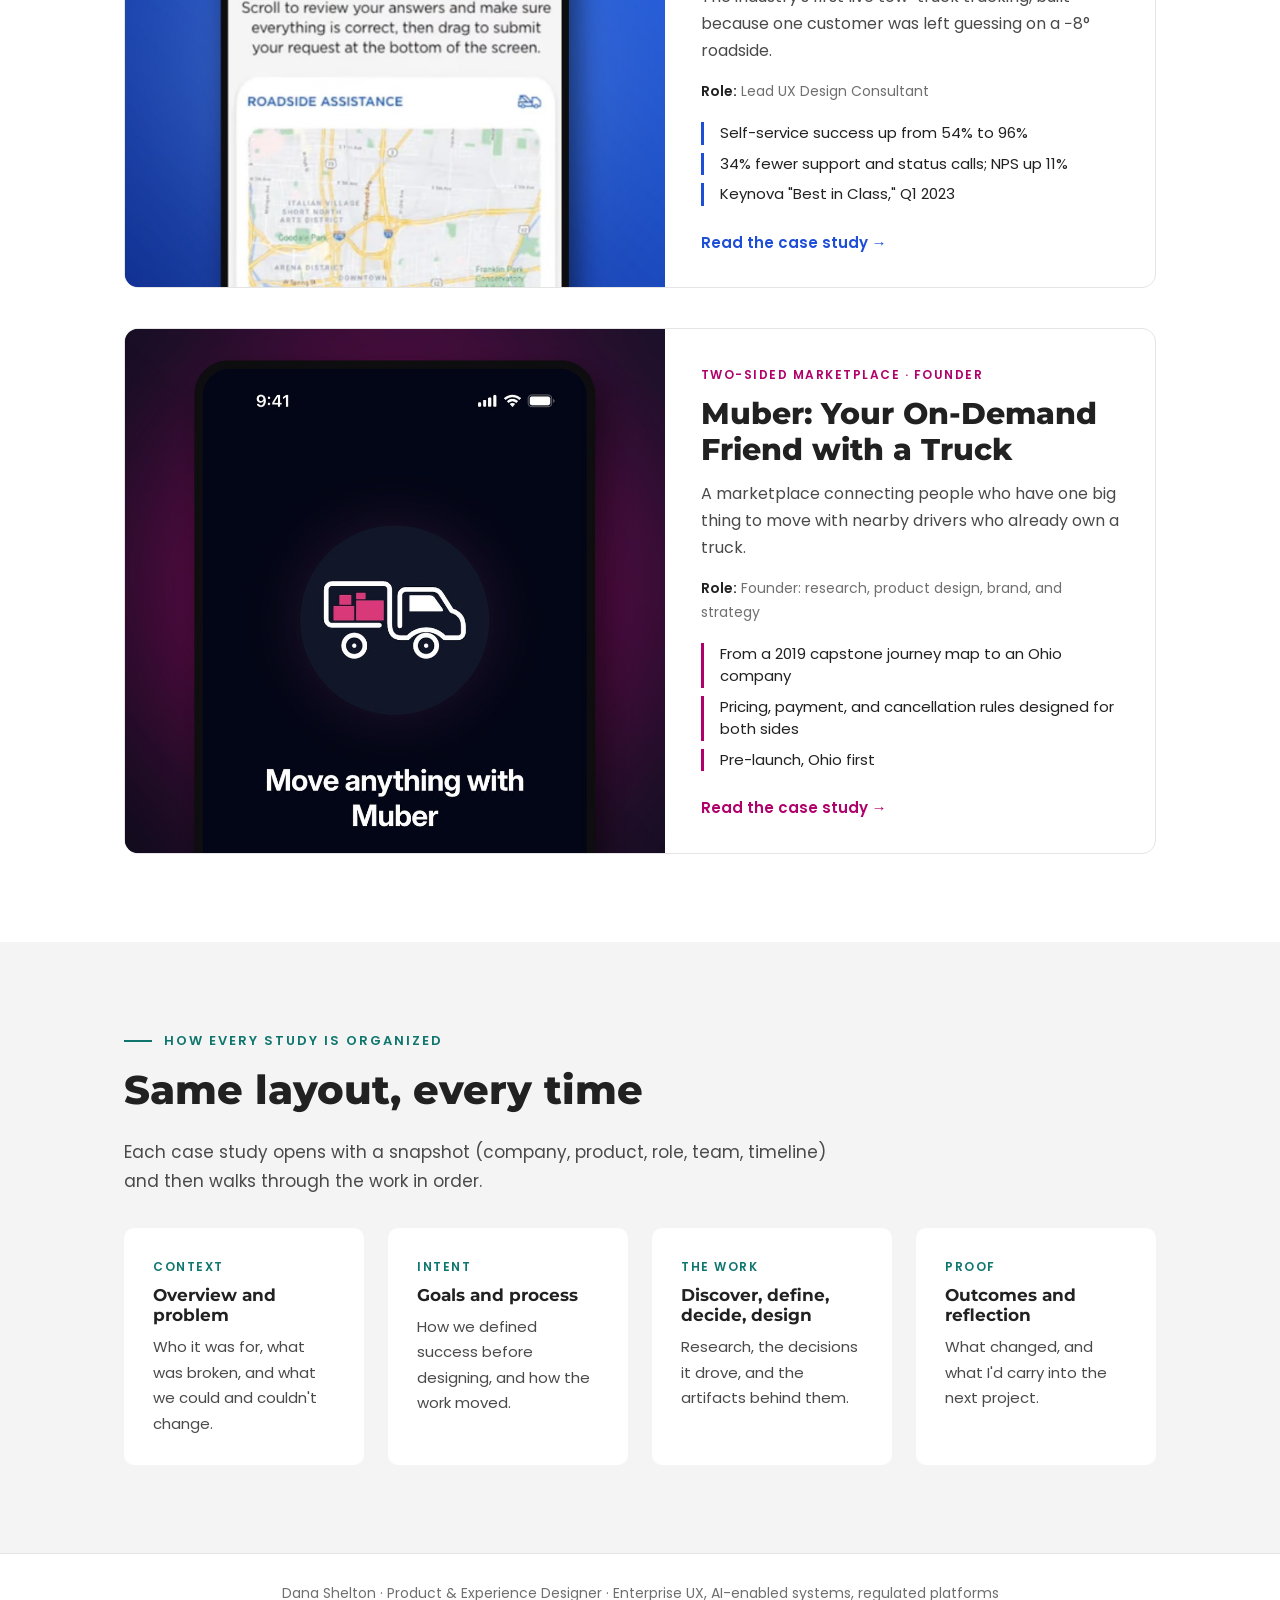
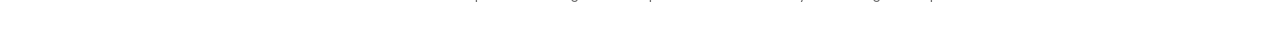
==== commit d4175b9f: "Talis: official product names Talis-RemoteView and Talis-ECMO Co-Authored-By: Claude Opus 5.5 <norep" ====
--- a/case-studies/index.html
+++ b/case-studies/index.html
@@ -82,7 +82,7 @@
             <span class="body">
               <span class="tag">Healthcare · 0 → 1 · Enterprise</span>
               <h2>Talis Clinical: Advanced Clinical Guidance</h2>
-              <p>Delivered ACG Remote View, ACG ECMO, and ACG COVID-19: clinical decision support and remote patient monitoring for ICUs, co-developed with Beth Israel Deaconess Medical Center, a Harvard Medical School teaching hospital.</p>
+              <p>Delivered Talis-RemoteView™, Talis-ECMO™, and its COVID-19 adaptation: clinical decision support and remote patient monitoring for ICUs, co-developed with Beth Israel Deaconess Medical Center, a Harvard Medical School teaching hospital.</p>
               <span class="role"><strong>Role:</strong> First UX designer, and the only one for most of my tenure</span>
               <ul>
                 <li>ECMO monitoring redeployed for COVID-19, live at major hospitals nationwide</li>
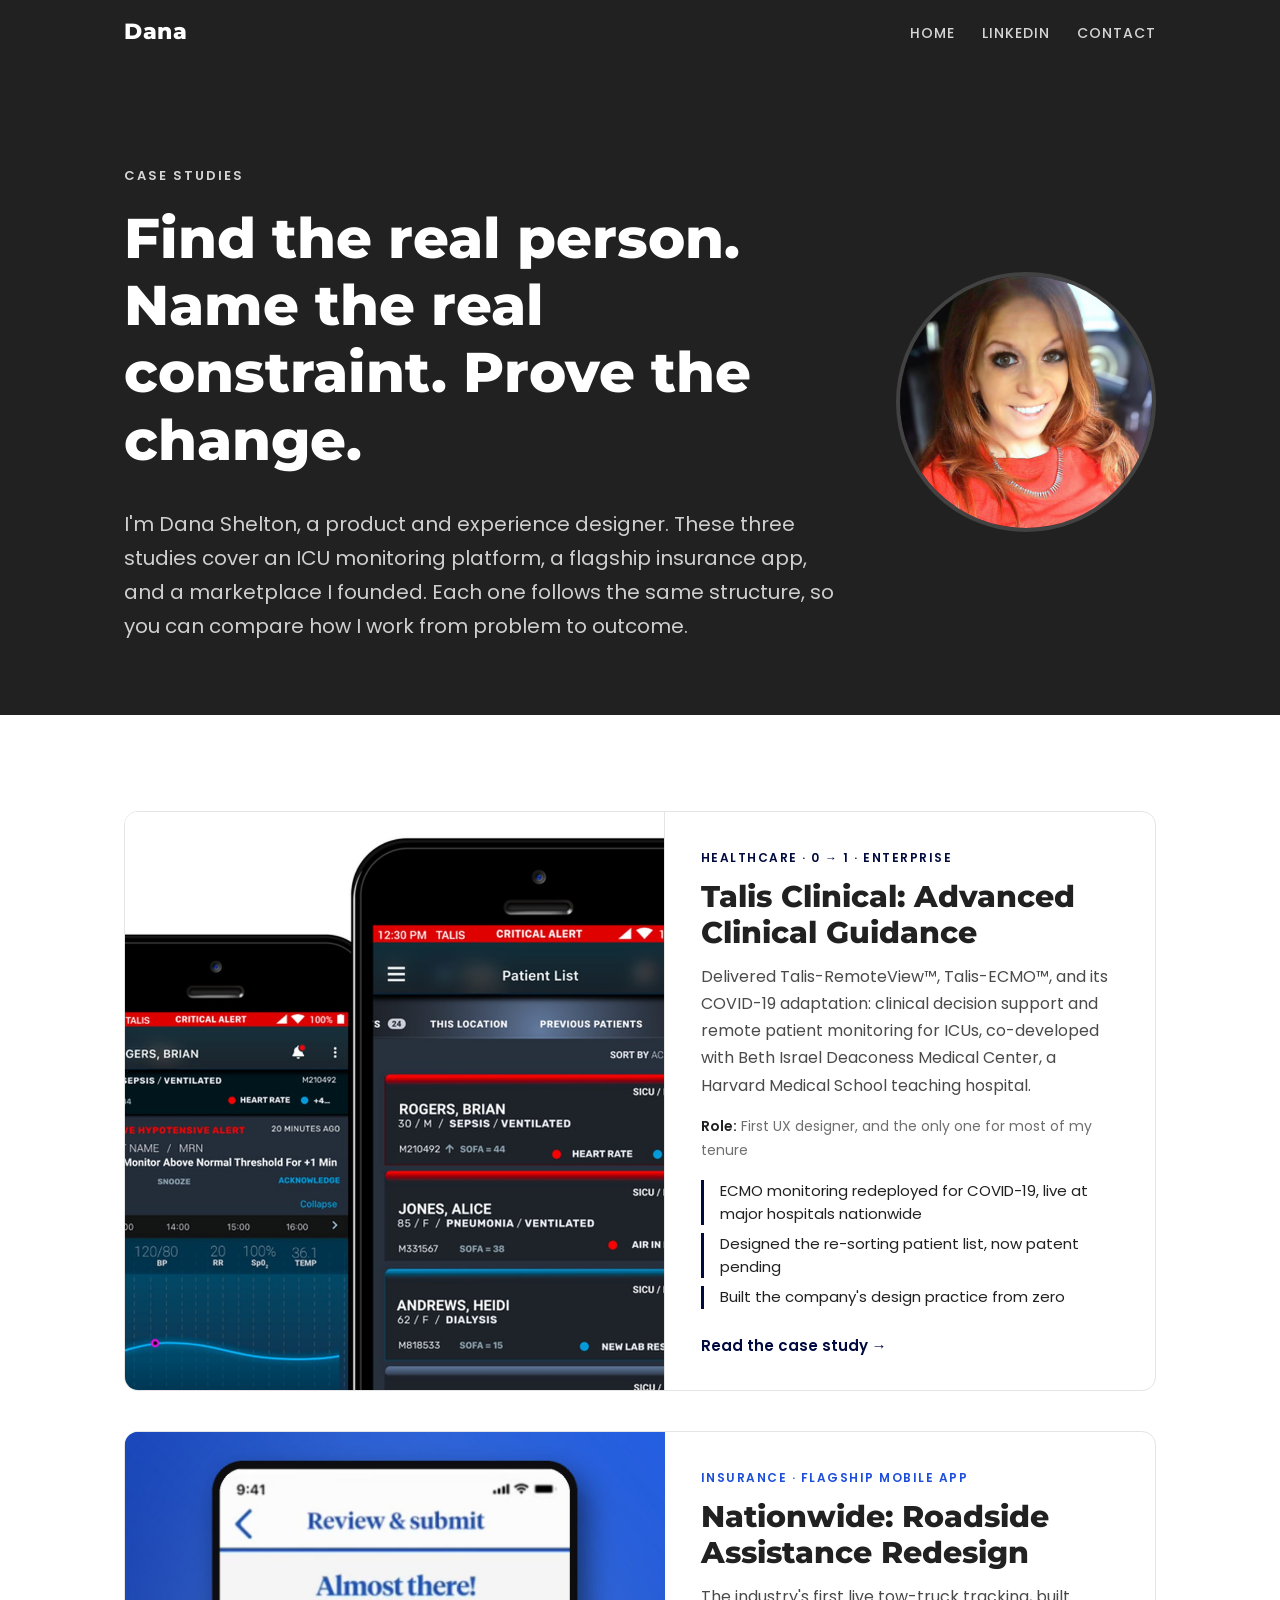
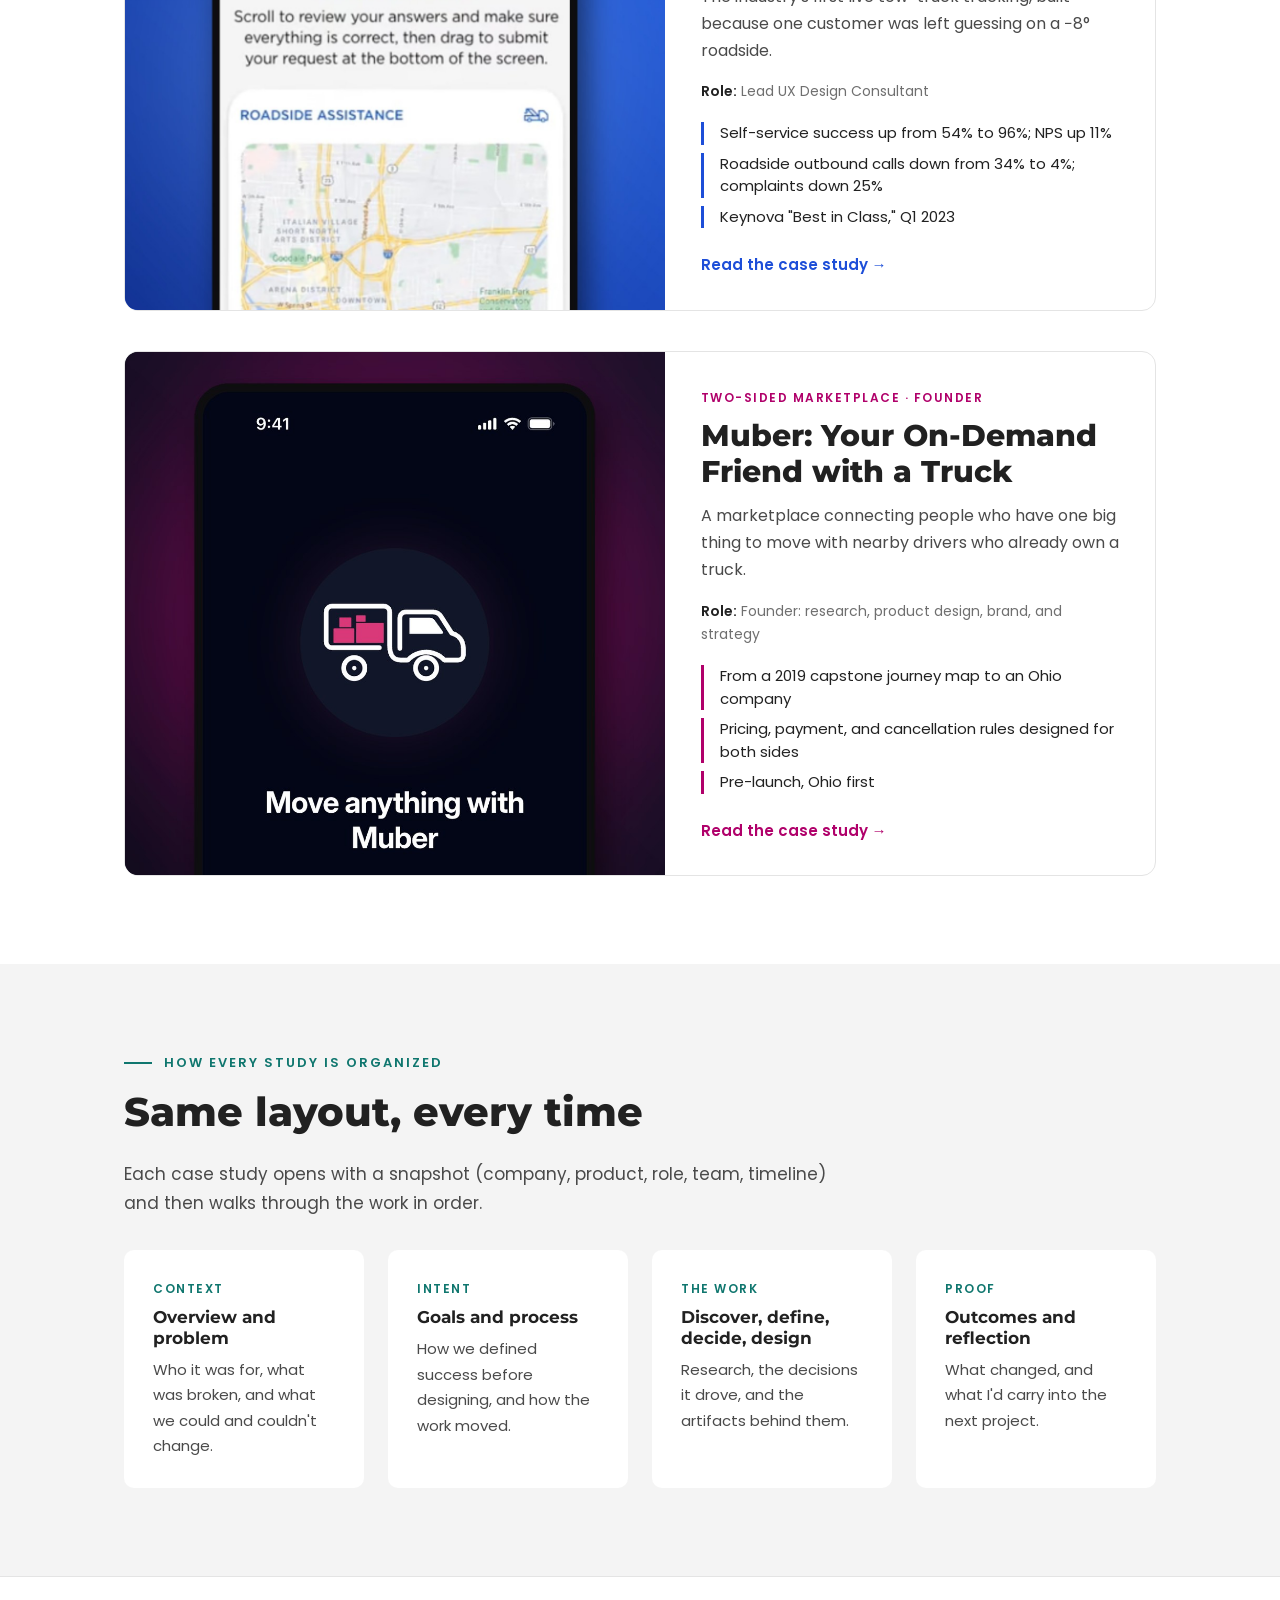
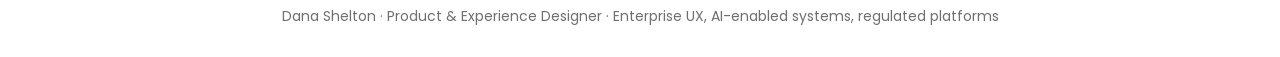
==== commit a6c8b589: "Nationwide: outcomes from SVP video (calls 34% to 4%, complaints -25%) Co-Authored-By: Claude Opus 5" ====
--- a/case-studies/index.html
+++ b/case-studies/index.html
@@ -101,8 +101,8 @@
               <p>The industry's first live tow-truck tracking, built because one customer was left guessing on a −8° roadside.</p>
               <span class="role"><strong>Role:</strong> Lead UX Design Consultant</span>
               <ul>
-                <li>Self-service success up from 54% to 96%</li>
-                <li>34% fewer support and status calls; NPS up 11%</li>
+                <li>Self-service success up from 54% to 96%; NPS up 11%</li>
+                <li>Roadside outbound calls down from 34% to 4%; complaints down 25%</li>
                 <li>Keynova "Best in Class," Q1 2023</li>
               </ul>
               <span class="go">Read the case study</span>
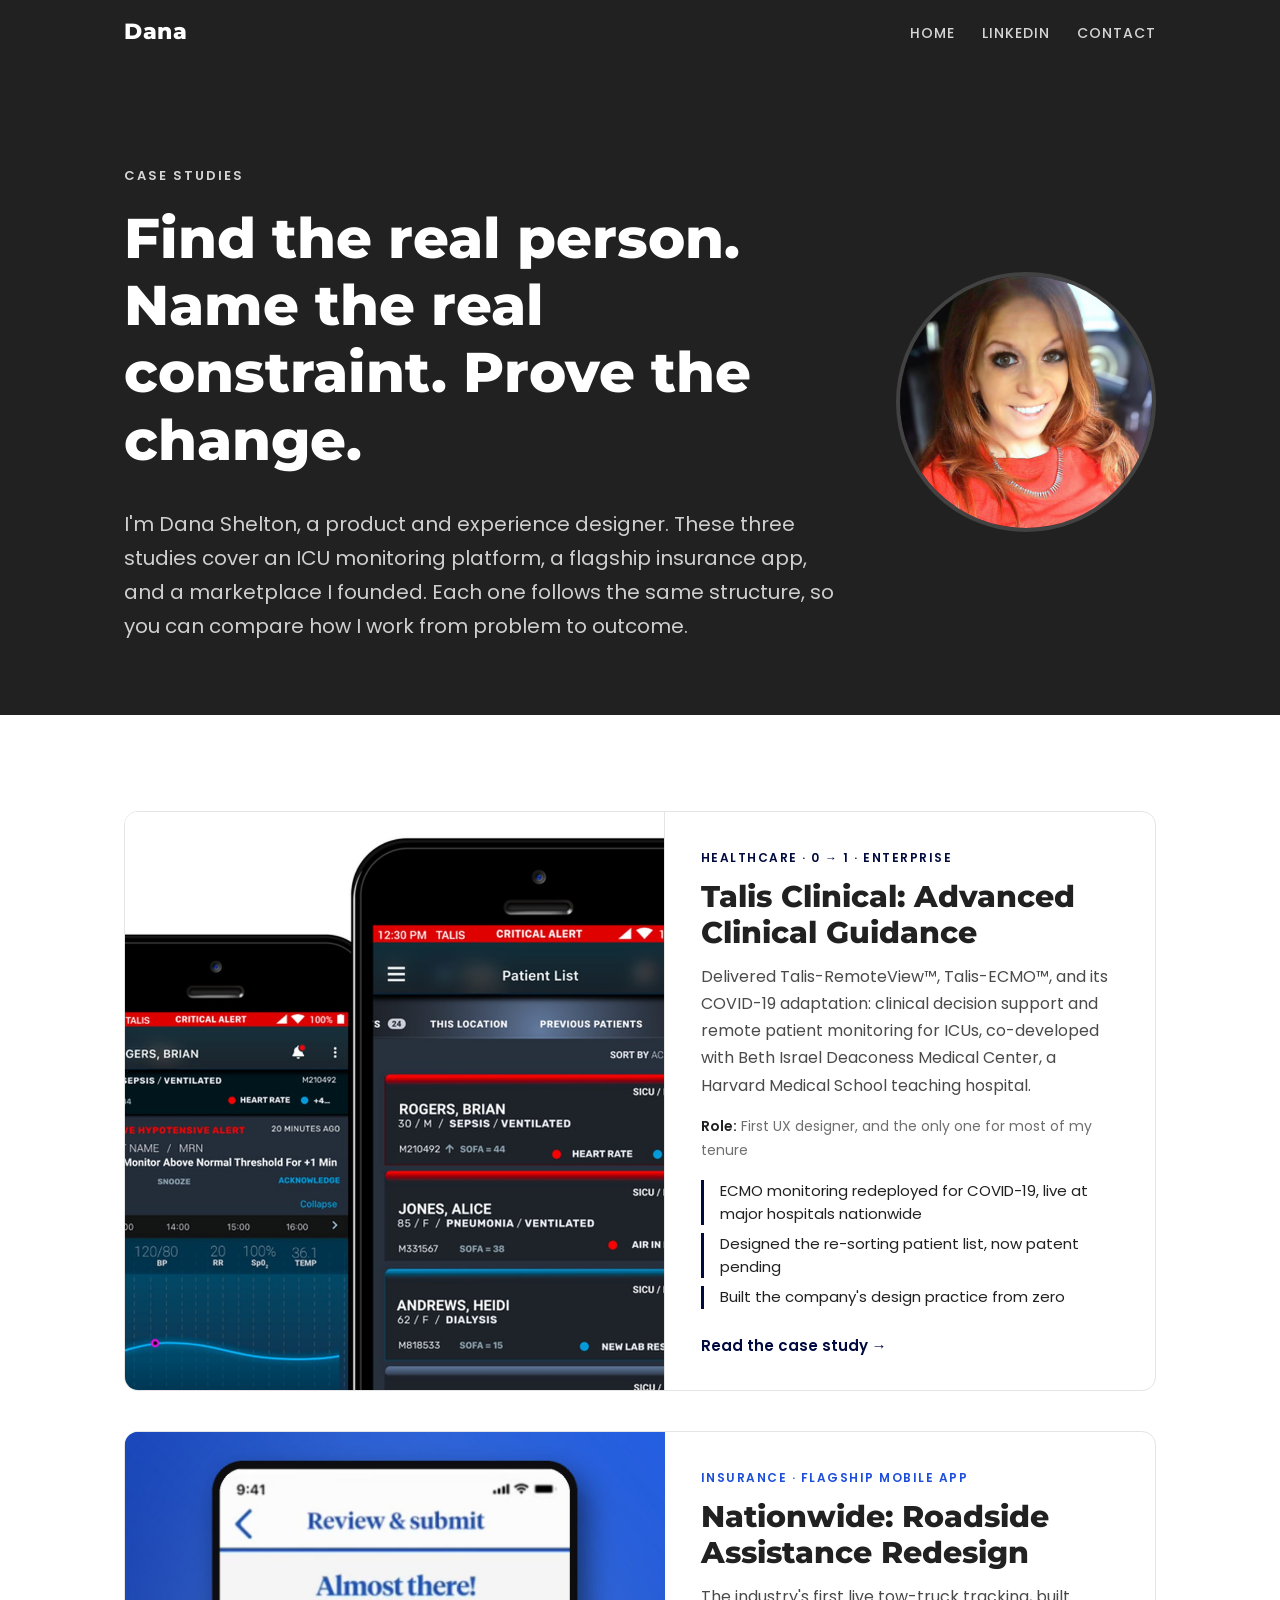
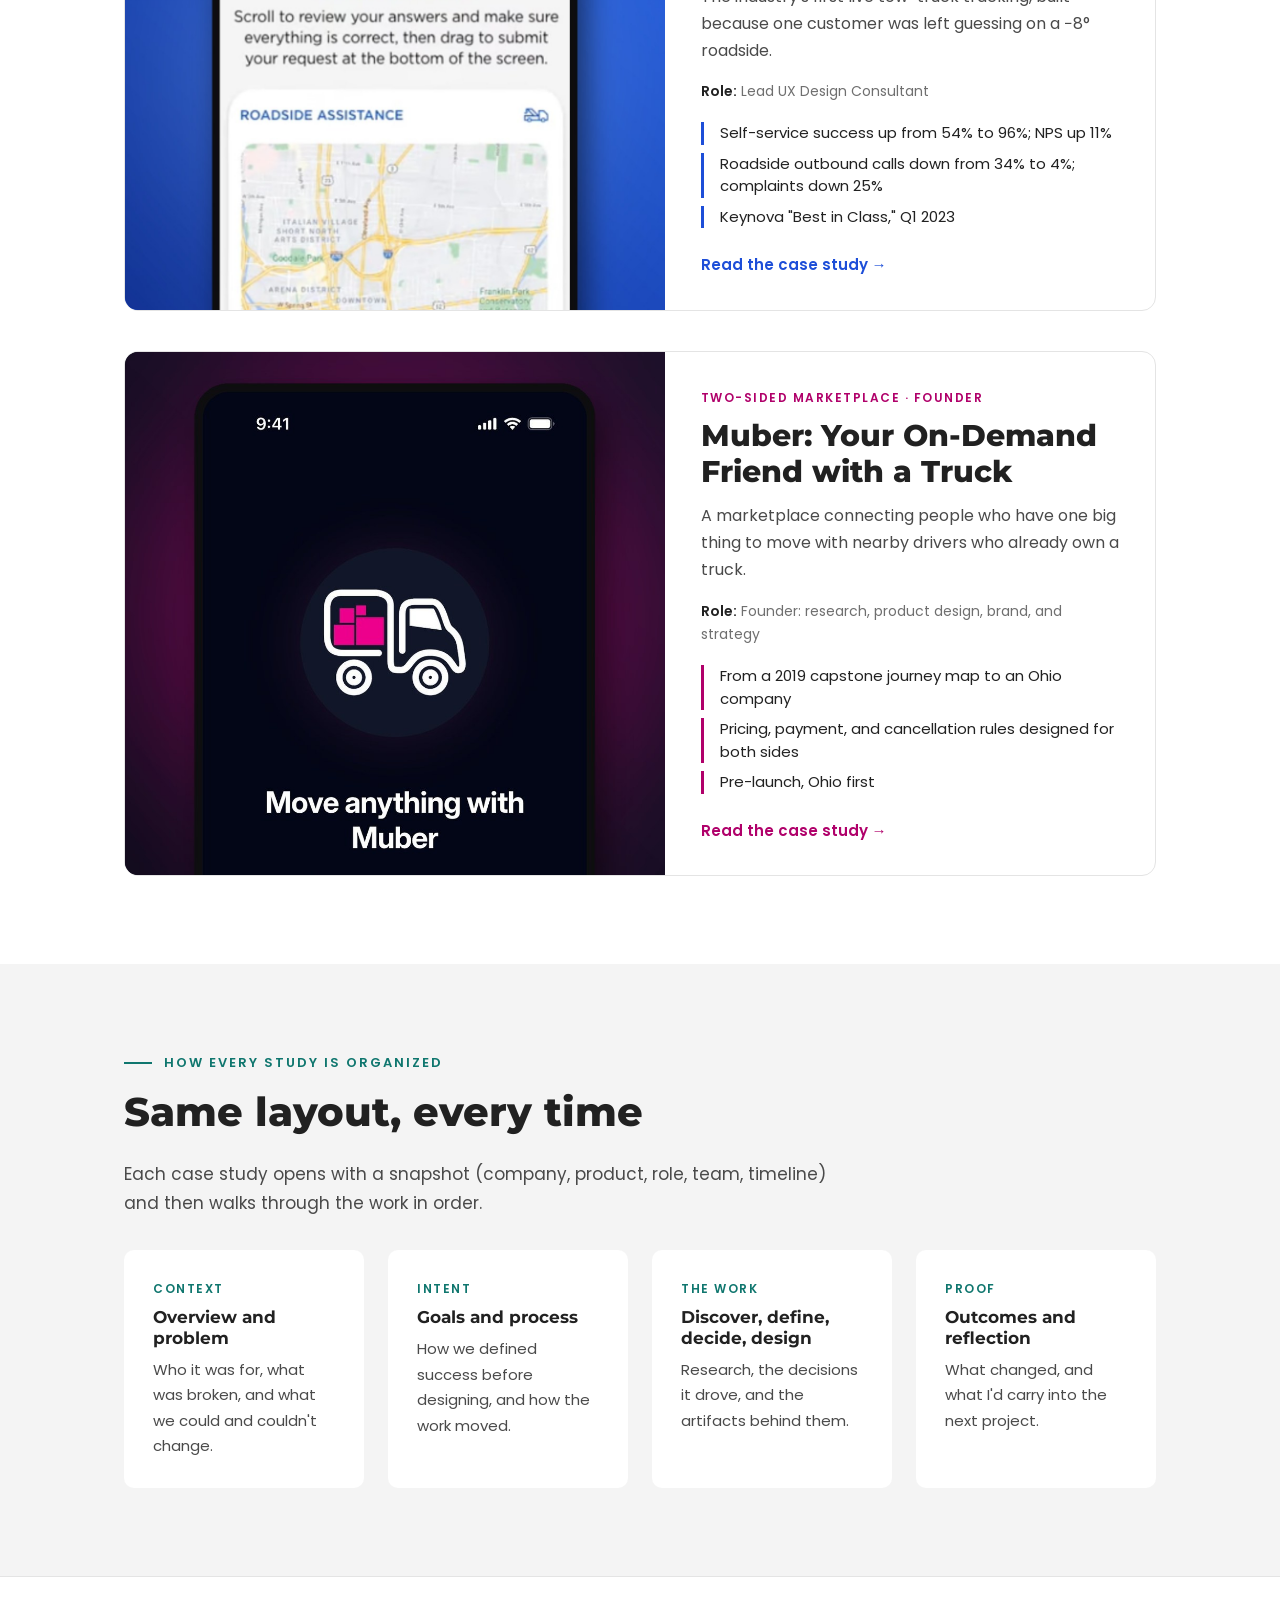
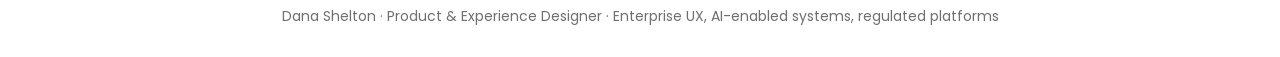
==== commit 63378516: "Home: hero positioning and CTAs; link preview image and meta tags Co-Authored-By: Claude Opus 5.5 <n" ====
--- a/case-studies/index.html
+++ b/case-studies/index.html
@@ -7,6 +7,8 @@
   <meta name="description" content="Case studies by Dana Shelton, Product & Experience Designer: Talis Clinical ICU monitoring, Nationwide roadside assistance, and Muber, a two-sided marketplace she founded.">
   <meta property="og:title" content="Case Studies | Dana Shelton">
   <meta property="og:description" content="Three products, one way of working: find the real person, name the real constraint, and prove the change.">
+  <meta property="og:image" content="https://danashelton.github.io/portfolio/assets/img/og-image.jpg">
+  <meta name="twitter:card" content="summary_large_image">
   <link rel="stylesheet" href="../assets/css/case-study.css">
   <style>
     .hero-grid { display: grid; grid-template-columns: minmax(0, 1fr) 260px; gap: 56px; align-items: center; }
